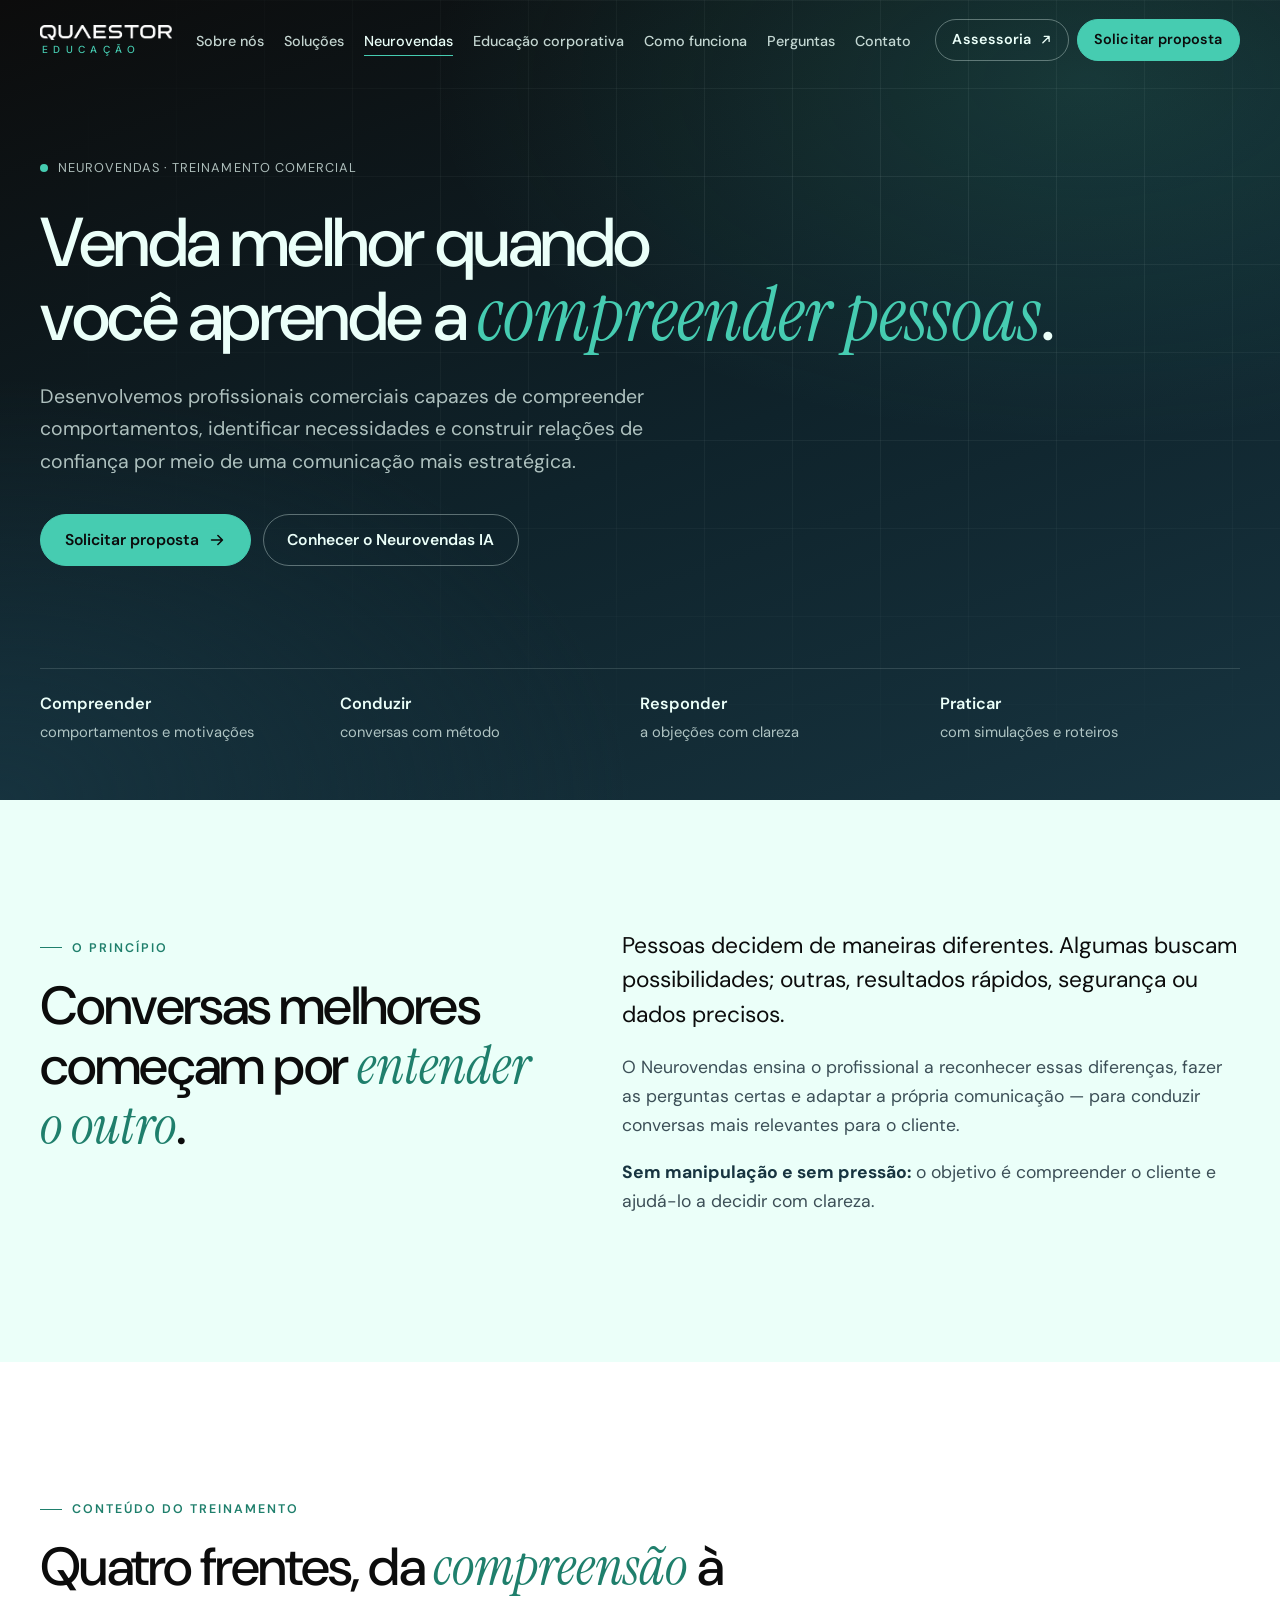
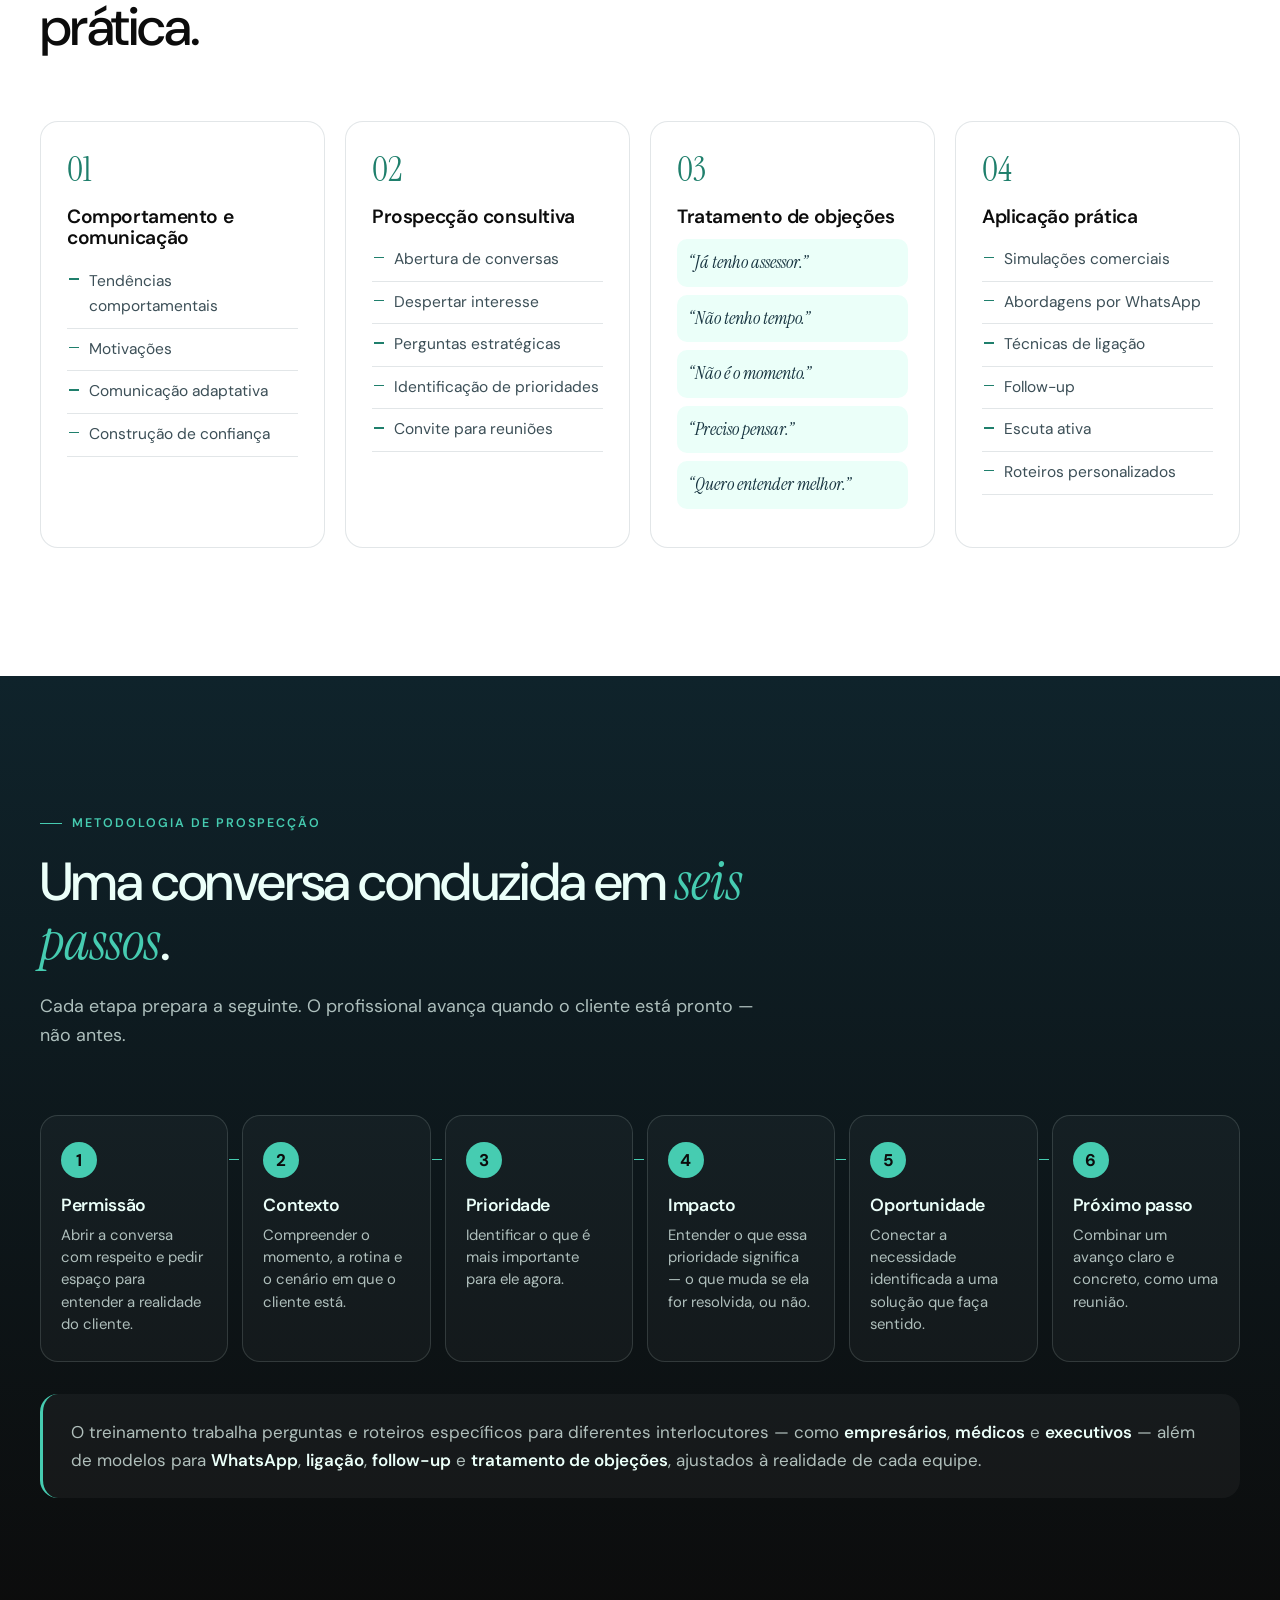
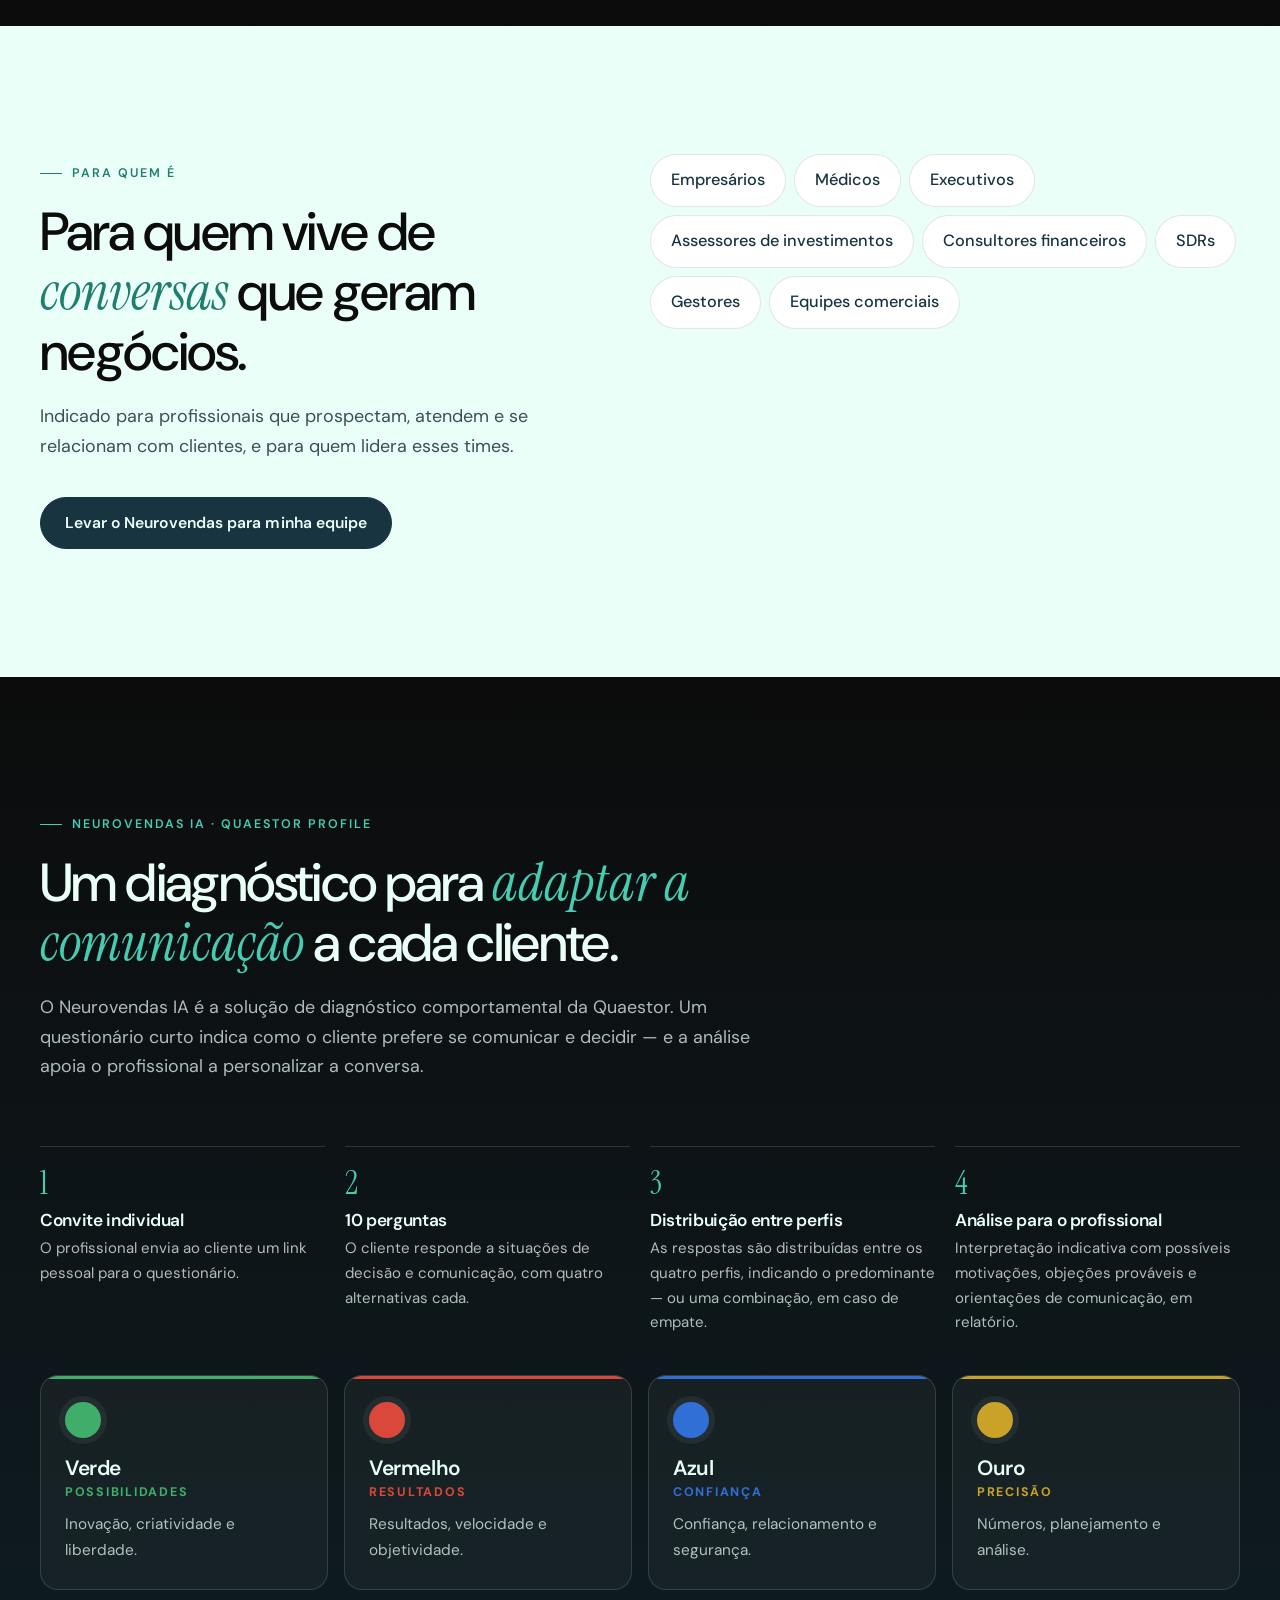
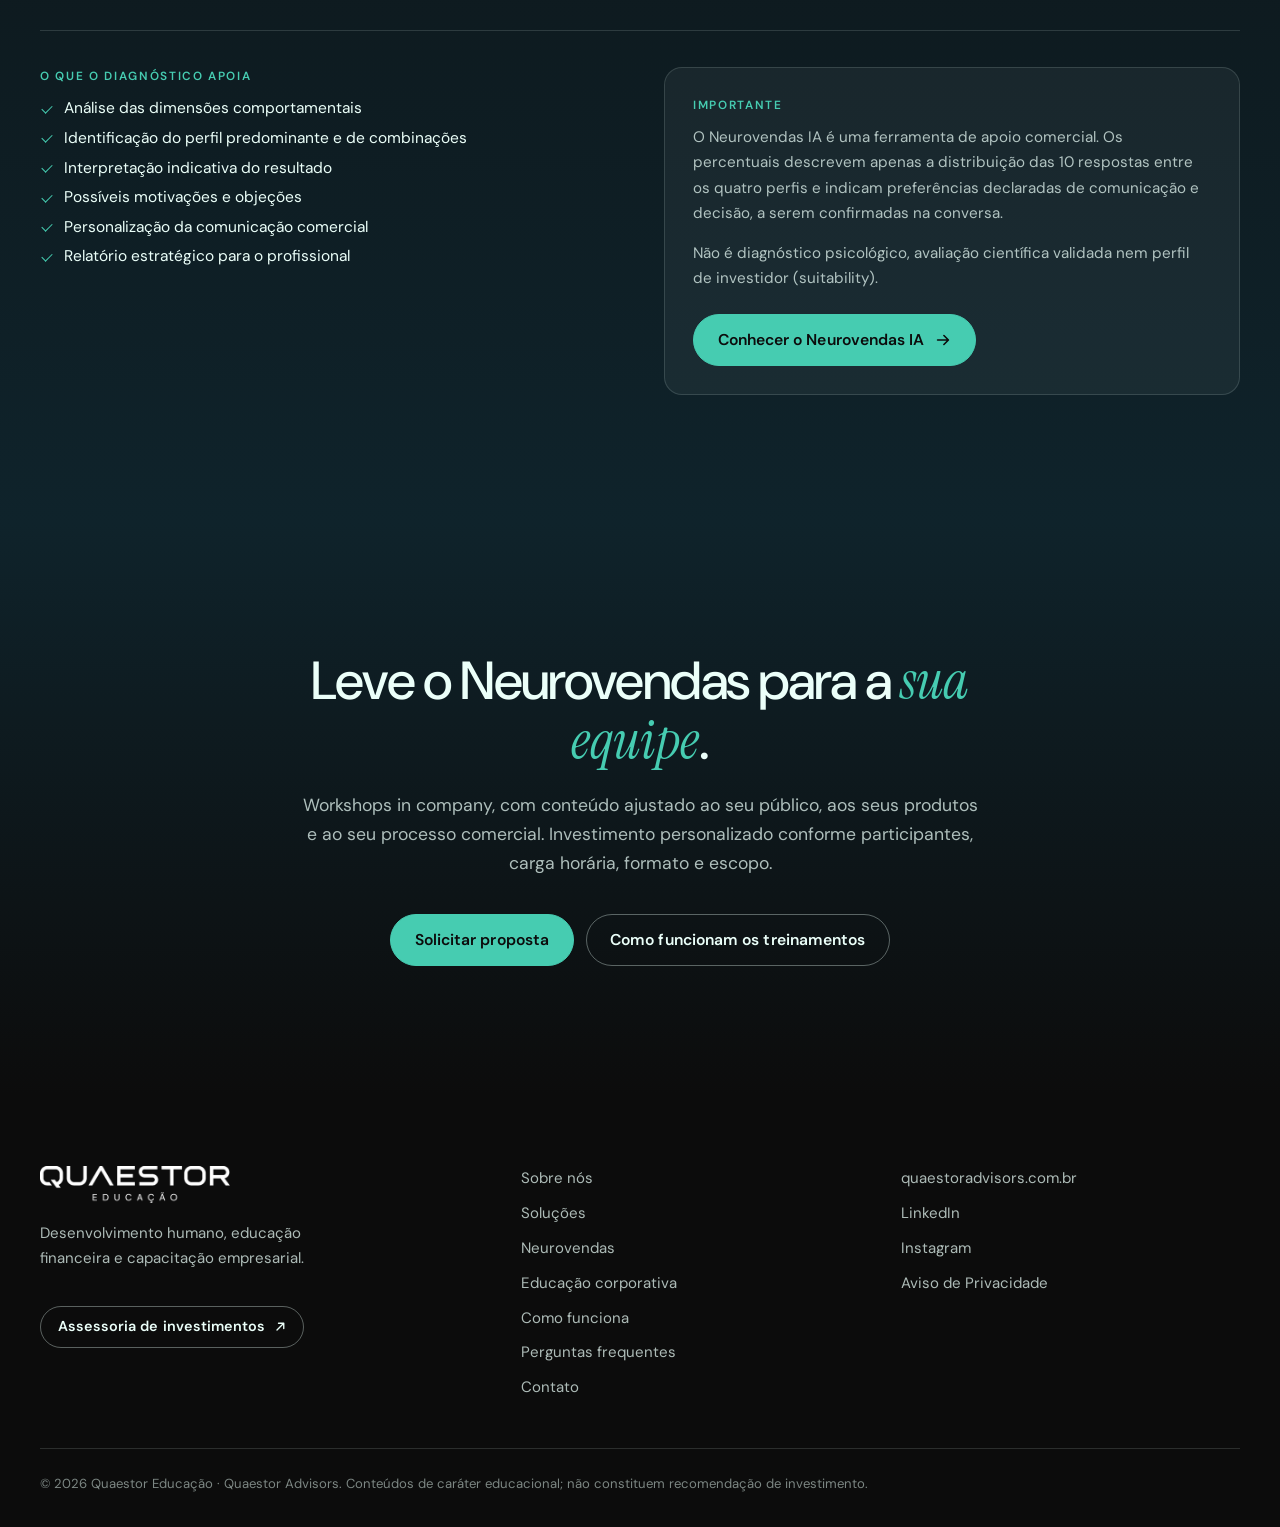
==== neurovendas/index.html @ 1895d8ba "Quaestor Educação v2: quaestoreducacao.com.br na HostGator Equipe, Neurovendas (destaque na home e p" ====
<!doctype html>
<html lang="pt-BR">
<head>
<meta charset="utf-8">
<meta name="viewport" content="width=device-width, initial-scale=1, viewport-fit=cover">
<title>Neurovendas | Treinamento comercial e Neurovendas IA — Quaestor Educação</title>
<meta name="description" content="Neurovendas: treinamento para profissionais comerciais compreenderem comportamentos, conduzirem prospecção consultiva e tratarem objeções. Conheça também o Neurovendas IA, diagnóstico de comunicação do Quaestor Profile.">
<link rel="canonical" href="https://quaestoreducacao.com.br/neurovendas/">
<meta name="robots" content="index, follow, max-image-preview:large">
<meta name="theme-color" content="#0C0C0C">
<meta property="og:type" content="website">
<meta property="og:locale" content="pt_BR">
<meta property="og:site_name" content="Quaestor Educação">
<meta property="og:title" content="Neurovendas — Venda melhor quando você aprende a compreender pessoas">
<meta property="og:description" content="Comportamento, prospecção consultiva, tratamento de objeções e aplicação prática. E o Neurovendas IA para adaptar a comunicação a cada cliente.">
<meta property="og:url" content="https://quaestoreducacao.com.br/neurovendas/">
<meta property="og:image" content="https://quaestoreducacao.com.br/assets/img/og-quaestor-educacao.png">
<meta name="twitter:card" content="summary_large_image">
<link rel="icon" href="/assets/img/favicon-32.png" sizes="32x32" type="image/png">
<link rel="apple-touch-icon" href="/assets/img/apple-touch-icon.png">
<link rel="preload" href="/assets/fonts/DMSans-normal-300_700-latin.woff2" as="font" type="font/woff2" crossorigin>
<link rel="stylesheet" href="/assets/css/site.css?v=20261105b">
<script src="/assets/js/site.js?v=20261105b" defer></script>
<script type="application/ld+json">
{
  "@context": "https://schema.org",
  "@type": "Service",
  "name": "Neurovendas",
  "serviceType": "Treinamento comercial",
  "url": "https://quaestoreducacao.com.br/neurovendas/",
  "provider": {"@type": "EducationalOrganization", "name": "Quaestor Educação", "url": "https://quaestoreducacao.com.br/"},
  "audience": {"@type": "BusinessAudience", "audienceType": "Equipes comerciais, assessores de investimentos, consultores financeiros, SDRs e gestores"},
  "areaServed": {"@type": "Country", "name": "Brasil"}
}
</script>
</head>
<body>
<a class="skip" href="#conteudo">Pular para o conteúdo</a>

<header class="topo" data-topo>
  <div class="wrap topo__in">
    <a class="marca" href="/" aria-label="Quaestor Educação — início">
      <img src="/assets/img/quaestor-wordmark-branco.png" width="611" height="70" alt="Quaestor">
      <span>Educação</span>
    </a>
    <nav class="nav" id="menu" aria-label="Principal" data-menu>
      <ul>
        <li><a href="/#sobre">Sobre nós</a></li>
        <li><a href="/#solucoes">Soluções</a></li>
        <li><a href="/neurovendas/" aria-current="page">Neurovendas</a></li>
        <li><a href="/#empresas">Educação corporativa</a></li>
        <li><a href="/#como-funciona">Como funciona</a></li>
        <li><a href="/#perguntas">Perguntas</a></li>
        <li><a href="/#contato">Contato</a></li>
      </ul>
      <div class="nav__botoes">
        <a class="btn btn--linha btn--sm" href="https://quaestoradvisors.com.br/" target="_blank" rel="noopener">Assessoria <svg class="ext" viewBox="0 0 16 16" aria-hidden="true"><path d="M6 3h7v7M13 3 4 12"/></svg><span class="sr"> (abre o site da Quaestor Advisors)</span></a>
        <a class="btn btn--menta btn--sm" href="/?solucao=neurovendas#contato">Solicitar proposta</a>
      </div>
    </nav>
    <button class="menu-btn" type="button" aria-controls="menu" aria-expanded="false" data-menu-btn>
      <span class="sr">Abrir menu</span><i></i><i></i>
    </button>
  </div>
</header>

<main id="conteudo">

<section class="hero hero--nv" aria-labelledby="nv-hero">
  <div class="hero__grade" aria-hidden="true"></div>
  <div class="wrap">
    <p class="selo"><span class="ponto" aria-hidden="true"></span>Neurovendas · Treinamento comercial</p>
    <h1 id="nv-hero">
      <span class="linha">Venda melhor quando</span>
      <span class="linha">você aprende a <em>compreender pessoas</em>.</span>
    </h1>
    <p class="hero__sub">Desenvolvemos profissionais comerciais capazes de compreender comportamentos, identificar necessidades e construir relações de confiança por meio de uma comunicação mais estratégica.</p>
    <div class="acoes">
      <a class="btn btn--menta" href="/?solucao=neurovendas#contato">Solicitar proposta <svg class="seta" viewBox="0 0 20 20" aria-hidden="true"><path d="M4 10h11m-4-5 5 5-5 5"/></svg></a>
      <a class="btn btn--linha" href="#ia">Conhecer o Neurovendas IA</a>
    </div>
    <ul class="faixa">
      <li><b>Compreender</b> comportamentos e motivações</li>
      <li><b>Conduzir</b> conversas com método</li>
      <li><b>Responder</b> a objeções com clareza</li>
      <li><b>Praticar</b> com simulações e roteiros</li>
    </ul>
  </div>
</section>

<!-- princípio -->
<section class="secao secao--clara" aria-labelledby="nv-principio">
  <div class="wrap narrativa">
    <div class="narrativa__cab revela">
      <p class="rotulo">O princípio</p>
      <h2 id="nv-principio">Conversas melhores começam por <em>entender o outro</em>.</h2>
    </div>
    <div class="narrativa__texto revela">
      <p class="lead">Pessoas decidem de maneiras diferentes. Algumas buscam possibilidades; outras, resultados rápidos, segurança ou dados precisos.</p>
      <p>O Neurovendas ensina o profissional a reconhecer essas diferenças, fazer as perguntas certas e adaptar a própria comunicação — para conduzir conversas mais relevantes para o cliente.</p>
      <p><strong>Sem manipulação e sem pressão:</strong> o objetivo é compreender o cliente e ajudá-lo a decidir com clareza.</p>
    </div>
  </div>
</section>

<!-- conteúdo do treinamento -->
<section class="secao" aria-labelledby="nv-conteudo">
  <div class="wrap">
    <div class="cab revela">
      <p class="rotulo">Conteúdo do treinamento</p>
      <h2 id="nv-conteudo">Quatro frentes, da <em>compreensão</em> à prática.</h2>
    </div>
    <div class="nv-grade">
      <article class="nv-card revela">
        <span class="nv-card__n">01</span>
        <h3>Comportamento e comunicação</h3>
        <ul class="lista-simples"><li>Tendências comportamentais</li><li>Motivações</li><li>Comunicação adaptativa</li><li>Construção de confiança</li></ul>
      </article>
      <article class="nv-card revela">
        <span class="nv-card__n">02</span>
        <h3>Prospecção consultiva</h3>
        <ul class="lista-simples"><li>Abertura de conversas</li><li>Despertar interesse</li><li>Perguntas estratégicas</li><li>Identificação de prioridades</li><li>Convite para reuniões</li></ul>
      </article>
      <article class="nv-card revela">
        <span class="nv-card__n">03</span>
        <h3>Tratamento de objeções</h3>
        <ul class="objecoes"><li>“Já tenho assessor.”</li><li>“Não tenho tempo.”</li><li>“Não é o momento.”</li><li>“Preciso pensar.”</li><li>“Quero entender melhor.”</li></ul>
      </article>
      <article class="nv-card revela">
        <span class="nv-card__n">04</span>
        <h3>Aplicação prática</h3>
        <ul class="lista-simples"><li>Simulações comerciais</li><li>Abordagens por WhatsApp</li><li>Técnicas de ligação</li><li>Follow-up</li><li>Escuta ativa</li><li>Roteiros personalizados</li></ul>
      </article>
    </div>
  </div>
</section>

<!-- metodologia -->
<section class="secao secao--escura" aria-labelledby="nv-metodo">
  <div class="wrap">
    <div class="cab cab--claro revela">
      <p class="rotulo">Metodologia de prospecção</p>
      <h2 id="nv-metodo">Uma conversa conduzida em <em>seis passos</em>.</h2>
      <p>Cada etapa prepara a seguinte. O profissional avança quando o cliente está pronto — não antes.</p>
    </div>
    <ol class="passos">
      <li class="passo revela"><span>1</span><h3>Permissão</h3><p>Abrir a conversa com respeito e pedir espaço para entender a realidade do cliente.</p></li>
      <li class="passo revela"><span>2</span><h3>Contexto</h3><p>Compreender o momento, a rotina e o cenário em que o cliente está.</p></li>
      <li class="passo revela"><span>3</span><h3>Prioridade</h3><p>Identificar o que é mais importante para ele agora.</p></li>
      <li class="passo revela"><span>4</span><h3>Impacto</h3><p>Entender o que essa prioridade significa — o que muda se ela for resolvida, ou não.</p></li>
      <li class="passo revela"><span>5</span><h3>Oportunidade</h3><p>Conectar a necessidade identificada a uma solução que faça sentido.</p></li>
      <li class="passo revela"><span>6</span><h3>Próximo passo</h3><p>Combinar um avanço claro e concreto, como uma reunião.</p></li>
    </ol>
    <div class="nv-segmentos revela">
      <p>O treinamento trabalha perguntas e roteiros específicos para diferentes interlocutores — como <b>empresários</b>, <b>médicos</b> e <b>executivos</b> — além de modelos para <b>WhatsApp</b>, <b>ligação</b>, <b>follow-up</b> e <b>tratamento de objeções</b>, ajustados à realidade de cada equipe.</p>
    </div>
  </div>
</section>

<!-- público -->
<section class="secao secao--clara" aria-labelledby="nv-publico">
  <div class="wrap duas">
    <div class="cab revela">
      <p class="rotulo">Para quem é</p>
      <h2 id="nv-publico">Para quem vive de <em>conversas</em> que geram negócios.</h2>
      <p>Indicado para profissionais que prospectam, atendem e se relacionam com clientes, e para quem lidera esses times.</p>
      <div class="acoes"><a class="btn btn--escuro" href="/?solucao=neurovendas#contato">Levar o Neurovendas para minha equipe</a></div>
    </div>
    <ul class="tags tags--grandes revela">
      <li>Empresários</li><li>Médicos</li><li>Executivos</li><li>Assessores de investimentos</li><li>Consultores financeiros</li><li>SDRs</li><li>Gestores</li><li>Equipes comerciais</li>
    </ul>
  </div>
</section>

<!-- Neurovendas IA -->
<section class="secao ia" id="ia" aria-labelledby="ia-titulo">
  <div class="wrap">
    <div class="ia__cab">
      <div class="cab revela">
        <p class="rotulo">Neurovendas IA · Quaestor Profile</p>
        <h2 id="ia-titulo">Um diagnóstico para <em>adaptar a comunicação</em> a cada cliente.</h2>
        <p>O Neurovendas IA é a solução de diagnóstico comportamental da Quaestor. Um questionário curto indica como o cliente prefere se comunicar e decidir — e a análise apoia o profissional a personalizar a conversa.</p>
      </div>
    </div>

    <ol class="ia-etapas">
      <li class="revela"><span>1</span><h3>Convite individual</h3><p>O profissional envia ao cliente um link pessoal para o questionário.</p></li>
      <li class="revela"><span>2</span><h3>10 perguntas</h3><p>O cliente responde a situações de decisão e comunicação, com quatro alternativas cada.</p></li>
      <li class="revela"><span>3</span><h3>Distribuição entre perfis</h3><p>As respostas são distribuídas entre os quatro perfis, indicando o predominante — ou uma combinação, em caso de empate.</p></li>
      <li class="revela"><span>4</span><h3>Análise para o profissional</h3><p>Interpretação indicativa com possíveis motivações, objeções prováveis e orientações de comunicação, em relatório.</p></li>
    </ol>

    <ul class="perfis">
      <li class="perfil perfil--verde revela"><span class="perfil__cor" aria-hidden="true"></span><h3>Verde</h3><p class="perfil__eixo">Possibilidades</p><p>Inovação, criatividade e liberdade.</p></li>
      <li class="perfil perfil--vermelho revela"><span class="perfil__cor" aria-hidden="true"></span><h3>Vermelho</h3><p class="perfil__eixo">Resultados</p><p>Resultados, velocidade e objetividade.</p></li>
      <li class="perfil perfil--azul revela"><span class="perfil__cor" aria-hidden="true"></span><h3>Azul</h3><p class="perfil__eixo">Confiança</p><p>Confiança, relacionamento e segurança.</p></li>
      <li class="perfil perfil--ouro revela"><span class="perfil__cor" aria-hidden="true"></span><h3>Ouro</h3><p class="perfil__eixo">Precisão</p><p>Números, planejamento e análise.</p></li>
    </ul>

    <div class="ia__entrega">
      <div class="revela">
        <p class="mini">O que o diagnóstico apoia</p>
        <ul class="checks checks--escuro">
          <li>Análise das dimensões comportamentais</li>
          <li>Identificação do perfil predominante e de combinações</li>
          <li>Interpretação indicativa do resultado</li>
          <li>Possíveis motivações e objeções</li>
          <li>Personalização da comunicação comercial</li>
          <li>Relatório estratégico para o profissional</li>
        </ul>
      </div>
      <div class="ia__aviso revela">
        <p class="mini">Importante</p>
        <p>O Neurovendas IA é uma ferramenta de apoio comercial. Os percentuais descrevem apenas a distribuição das 10 respostas entre os quatro perfis e indicam preferências declaradas de comunicação e decisão, a serem confirmadas na conversa.</p>
        <p>Não é diagnóstico psicológico, avaliação científica validada nem perfil de investidor (suitability).</p>
        <a class="btn btn--menta" href="/?solucao=neurovendas-ia#contato">Conhecer o Neurovendas IA <svg class="seta" viewBox="0 0 20 20" aria-hidden="true"><path d="M4 10h11m-4-5 5 5-5 5"/></svg></a>
      </div>
    </div>
  </div>
</section>

<!-- CTA final -->
<section class="secao secao--escura cta-final" aria-labelledby="nv-cta">
  <div class="wrap cta-final__in revela">
    <h2 id="nv-cta">Leve o Neurovendas para a <em>sua equipe</em>.</h2>
    <p>Workshops in company, com conteúdo ajustado ao seu público, aos seus produtos e ao seu processo comercial. Investimento personalizado conforme participantes, carga horária, formato e escopo.</p>
    <div class="acoes">
      <a class="btn btn--menta" href="/?solucao=neurovendas#contato">Solicitar proposta</a>
      <a class="btn btn--linha" href="/#como-funciona">Como funcionam os treinamentos</a>
    </div>
  </div>
</section>

</main>

<footer class="rodape">
  <div class="wrap rodape__in">
    <div class="rodape__marca">
      <a href="/" aria-label="Quaestor Educação — início"><img class="rodape__logo" src="/assets/img/quaestor-educacao-branco.png" width="420" height="82"alt="Quaestor Educação"></a>
      <p>Desenvolvimento humano, educação financeira e capacitação empresarial.</p>
      <a class="btn btn--linha btn--sm" href="https://quaestoradvisors.com.br/" target="_blank" rel="noopener">Assessoria de investimentos <svg class="ext" viewBox="0 0 16 16" aria-hidden="true"><path d="M6 3h7v7M13 3 4 12"/></svg></a>
    </div>
    <nav aria-label="Rodapé">
      <ul>
        <li><a href="/#sobre">Sobre nós</a></li>
        <li><a href="/#solucoes">Soluções</a></li>
        <li><a href="/neurovendas/">Neurovendas</a></li>
        <li><a href="/#empresas">Educação corporativa</a></li>
        <li><a href="/#como-funciona">Como funciona</a></li>
        <li><a href="/#perguntas">Perguntas frequentes</a></li>
        <li><a href="/#contato">Contato</a></li>
      </ul>
    </nav>
    <div class="rodape__links">
      <a href="https://quaestoradvisors.com.br/" target="_blank" rel="noopener">quaestoradvisors.com.br</a>
      <a href="https://www.linkedin.com/company/quaestoradvisors/" rel="noopener" target="_blank">LinkedIn</a>
      <a href="https://www.instagram.com/quaestorinvestimentos/" rel="noopener" target="_blank">Instagram</a>
      <a href="/privacidade/">Aviso de Privacidade</a>
    </div>
  </div>
  <div class="wrap rodape__base">
    <p>© <span data-ano>2026</span> Quaestor Educação · Quaestor Advisors. Conteúdos de caráter educacional; não constituem recomendação de investimento.</p>
  </div>
</footer>
</body>
</html>
---- assets/css/site.css ----
/* Fontes auto-hospedadas (DM Sans, Instrument Serif — SIL Open Font License) */
@font-face{font-family:'DM Sans';font-style:italic;font-weight:400;font-display:swap;src:url(../fonts/DMSans-italic-400-latin-ext.woff2) format('woff2');unicode-range:U+0100-02BA, U+02BD-02C5, U+02C7-02CC, U+02CE-02D7, U+02DD-02FF, U+0304, U+0308, U+0329, U+1D00-1DBF, U+1E00-1E9F, U+1EF2-1EFF, U+2020, U+20A0-20AB, U+20AD-20C4, U+2113, U+2C60-2C7F, U+A720-A7FF}
@font-face{font-family:'DM Sans';font-style:italic;font-weight:400;font-display:swap;src:url(../fonts/DMSans-italic-400-latin.woff2) format('woff2');unicode-range:U+0000-00FF, U+0131, U+0152-0153, U+02BB-02BC, U+02C6, U+02DA, U+02DC, U+0304, U+0308, U+0329, U+2000-206F, U+20AC, U+2122, U+2191, U+2193, U+2212, U+2215, U+FEFF, U+FFFD}
@font-face{font-family:'DM Sans';font-style:normal;font-weight:300 700;font-display:swap;src:url(../fonts/DMSans-normal-300_700-latin-ext.woff2) format('woff2');unicode-range:U+0100-02BA, U+02BD-02C5, U+02C7-02CC, U+02CE-02D7, U+02DD-02FF, U+0304, U+0308, U+0329, U+1D00-1DBF, U+1E00-1E9F, U+1EF2-1EFF, U+2020, U+20A0-20AB, U+20AD-20C4, U+2113, U+2C60-2C7F, U+A720-A7FF}
@font-face{font-family:'DM Sans';font-style:normal;font-weight:300 700;font-display:swap;src:url(../fonts/DMSans-normal-300_700-latin.woff2) format('woff2');unicode-range:U+0000-00FF, U+0131, U+0152-0153, U+02BB-02BC, U+02C6, U+02DA, U+02DC, U+0304, U+0308, U+0329, U+2000-206F, U+20AC, U+2122, U+2191, U+2193, U+2212, U+2215, U+FEFF, U+FFFD}
@font-face{font-family:'Instrument Serif';font-style:italic;font-weight:400;font-display:swap;src:url(../fonts/InstrumentSerif-italic-400-latin-ext.woff2) format('woff2');unicode-range:U+0100-02BA, U+02BD-02C5, U+02C7-02CC, U+02CE-02D7, U+02DD-02FF, U+0304, U+0308, U+0329, U+1D00-1DBF, U+1E00-1E9F, U+1EF2-1EFF, U+2020, U+20A0-20AB, U+20AD-20C4, U+2113, U+2C60-2C7F, U+A720-A7FF}
@font-face{font-family:'Instrument Serif';font-style:italic;font-weight:400;font-display:swap;src:url(../fonts/InstrumentSerif-italic-400-latin.woff2) format('woff2');unicode-range:U+0000-00FF, U+0131, U+0152-0153, U+02BB-02BC, U+02C6, U+02DA, U+02DC, U+0304, U+0308, U+0329, U+2000-206F, U+20AC, U+2122, U+2191, U+2193, U+2212, U+2215, U+FEFF, U+FFFD}
@font-face{font-family:'Instrument Serif';font-style:normal;font-weight:400;font-display:swap;src:url(../fonts/InstrumentSerif-normal-400-latin-ext.woff2) format('woff2');unicode-range:U+0100-02BA, U+02BD-02C5, U+02C7-02CC, U+02CE-02D7, U+02DD-02FF, U+0304, U+0308, U+0329, U+1D00-1DBF, U+1E00-1E9F, U+1EF2-1EFF, U+2020, U+20A0-20AB, U+20AD-20C4, U+2113, U+2C60-2C7F, U+A720-A7FF}
@font-face{font-family:'Instrument Serif';font-style:normal;font-weight:400;font-display:swap;src:url(../fonts/InstrumentSerif-normal-400-latin.woff2) format('woff2');unicode-range:U+0000-00FF, U+0131, U+0152-0153, U+02BB-02BC, U+02C6, U+02DA, U+02DC, U+0304, U+0308, U+0329, U+2000-206F, U+20AC, U+2122, U+2191, U+2193, U+2212, U+2215, U+FEFF, U+FFFD}
/* Quaestor Educação — identidade Quaestor: preto #0C0C0C · azul-petróleo #173440 · verde-menta #46CCB1 · branco-esverdeado #EBFFF9 */
:root {
  --preto: #0C0C0C;
  --petroleo: #173440;
  --petroleo-2: #1E4352;
  --petroleo-fundo: #0F232B;
  --menta: #46CCB1;
  --menta-clara: #7FE0CB;
  --menta-texto: #1F7F6C;          /* menta escurecida para texto sobre fundo claro (contraste AA) */
  --gelo: #EBFFF9;
  --branco: #FFFFFF;
  --tinta: #0C0C0C;
  --tinta-2: #3C4F57;
  --linha-clara: rgba(23, 52, 64, .12);
  --linha-escura: rgba(235, 255, 249, .14);
  --texto-escuro-2: rgba(235, 255, 249, .72);

  --f-sans: "DM Sans", system-ui, -apple-system, "Segoe UI", Roboto, sans-serif;
  --f-serif: "Instrument Serif", Georgia, "Times New Roman", serif;

  --raio: 18px;
  --raio-sm: 12px;
  --sombra: 0 1px 2px rgba(12, 12, 12, .04), 0 12px 32px -12px rgba(23, 52, 64, .18);
  --wrap: 1200px;
  --gutter: clamp(16px, 4vw, 40px);
  --sec: clamp(72px, 10vw, 136px);
  --ease: cubic-bezier(.2, .7, .2, 1);
}

*, *::before, *::after { box-sizing: border-box; }
html { -webkit-text-size-adjust: 100%; scroll-behavior: smooth; scroll-padding-top: 84px; }
body {
  margin: 0; font-family: var(--f-sans); font-size: 1.0625rem; line-height: 1.65; color: var(--tinta);
  background: var(--branco); -webkit-font-smoothing: antialiased; text-rendering: optimizeLegibility;
  font-optical-sizing: auto;
}
img, svg { display: block; max-width: 100%; }
a { color: inherit; }
h1, h2, h3 { margin: 0; line-height: 1.12; letter-spacing: -.02em; font-weight: 600; }
p { margin: 0 0 1em; }
ul, ol { margin: 0; padding: 0; list-style: none; }
em { font-family: var(--f-serif); font-style: italic; font-weight: 400; letter-spacing: 0; }
button, input, select, textarea { font: inherit; color: inherit; }
:focus-visible { outline: 2px solid var(--menta); outline-offset: 3px; border-radius: 6px; }

.sr { position: absolute !important; width: 1px; height: 1px; overflow: hidden; clip: rect(0 0 0 0); white-space: nowrap; }
.skip { position: absolute; left: 16px; top: -60px; z-index: 100; background: var(--menta); color: var(--preto); padding: 10px 16px; border-radius: 8px; font-weight: 600; text-decoration: none; }
.skip:focus { top: 12px; }
.wrap { width: 100%; max-width: calc(var(--wrap) + var(--gutter) * 2); margin: 0 auto; padding: 0 var(--gutter); }

@media (prefers-reduced-motion: reduce) {
  html { scroll-behavior: auto; }
  *, *::before, *::after { animation-duration: .01ms !important; transition-duration: .01ms !important; }
}
/* ---------------------------------------------------------------- botões */
.btn {
  --bg: transparent; --fg: inherit; --bd: currentColor;
  display: inline-flex; align-items: center; justify-content: center; gap: .6em;
  min-height: 52px; padding: 0 1.5em; border-radius: 999px; border: 1px solid var(--bd);
  background: var(--bg); color: var(--fg); font-weight: 600; font-size: .98rem; letter-spacing: .005em;
  text-decoration: none; cursor: pointer; white-space: nowrap;
  transition: transform .35s var(--ease), background-color .25s, color .25s, border-color .25s, box-shadow .35s var(--ease);
}
.btn:hover { transform: translateY(-2px); }
.btn:active { transform: translateY(0); }
.btn .seta { width: 18px; height: 18px; fill: none; stroke: currentColor; stroke-width: 1.8; stroke-linecap: round; stroke-linejoin: round; transition: transform .35s var(--ease); }
.btn:hover .seta { transform: translateX(4px); }
.btn--menta { --bg: var(--menta); --fg: var(--preto); --bd: var(--menta); }
.btn--menta:hover { --bg: var(--menta-clara); --bd: var(--menta-clara); box-shadow: 0 10px 30px -10px rgba(70, 204, 177, .7); }
.btn--linha { --fg: var(--gelo); --bd: rgba(235, 255, 249, .35); }
.btn--linha:hover { --bd: var(--menta); --fg: var(--menta); }
.btn--escuro { --bg: var(--petroleo); --fg: var(--gelo); --bd: var(--petroleo); }
.btn--escuro:hover { --bg: var(--preto); --bd: var(--preto); box-shadow: var(--sombra); }
.btn--sm { min-height: 42px; padding: 0 1.15em; font-size: .9rem; }
.btn--bloco { width: 100%; }
.btn[disabled] { opacity: .7; cursor: progress; transform: none; }
.acoes { display: flex; flex-wrap: wrap; gap: 12px; margin-top: 36px; }

/* ---------------------------------------------------------------- topo */
.topo { position: fixed; inset: 0 0 auto; z-index: 50; color: var(--gelo); transition: background-color .35s, box-shadow .35s, backdrop-filter .35s; }
.topo__in { display: flex; align-items: center; justify-content: space-between; gap: 24px; height: 80px; transition: height .35s var(--ease); }
.topo.rolou { background: rgba(12, 12, 12, .82); backdrop-filter: saturate(140%) blur(14px); -webkit-backdrop-filter: saturate(140%) blur(14px); box-shadow: 0 1px 0 var(--linha-escura); }
.topo.rolou .topo__in { height: 68px; }
.marca { display: inline-flex; flex-direction: column; gap: 5px; text-decoration: none; line-height: 1; }
.marca img { width: 132px; height: auto; }
.marca span { font-size: .64rem; letter-spacing: .52em; text-transform: uppercase; font-weight: 500; color: var(--menta); padding-left: 2px; }
.nav { display: flex; align-items: center; gap: 24px; }
.nav ul { display: flex; gap: 20px; }
.nav__botoes { display: flex; gap: 8px; }
.nav ul a { position: relative; text-decoration: none; font-size: .9rem; white-space: nowrap; font-weight: 500; color: rgba(235, 255, 249, .82); padding: 6px 0; transition: color .2s; }
.nav ul a::after { content: ""; position: absolute; left: 0; right: 0; bottom: 0; height: 1px; background: var(--menta); transform: scaleX(0); transform-origin: left; transition: transform .35s var(--ease); }
.nav ul a:hover, .nav ul a[aria-current] { color: var(--gelo); }
.nav ul a:hover::after, .nav ul a[aria-current]::after { transform: scaleX(1); }
.menu-btn { display: none; width: 44px; height: 44px; border: 1px solid var(--linha-escura); border-radius: 50%; background: transparent; cursor: pointer; position: relative; }
.menu-btn i { position: absolute; left: 13px; right: 13px; height: 1.5px; background: var(--gelo); transition: transform .3s var(--ease), top .3s var(--ease); }
.menu-btn i:nth-of-type(1) { top: 17px; } .menu-btn i:nth-of-type(2) { top: 25px; }
.menu-btn[aria-expanded="true"] i:nth-of-type(1) { top: 21px; transform: rotate(45deg); }
.menu-btn[aria-expanded="true"] i:nth-of-type(2) { top: 21px; transform: rotate(-45deg); }

@media (max-width: 1240px) {
  .menu-btn { display: block; z-index: 2; }
  .nav {
    position: fixed; inset: 0; flex-direction: column; align-items: stretch; justify-content: center; gap: 40px;
    padding: 96px var(--gutter) 40px; background: var(--preto); opacity: 0; visibility: hidden;
    transition: opacity .35s var(--ease), visibility 0s .35s;
  }
  .nav.aberto { opacity: 1; visibility: visible; transition: opacity .35s var(--ease); }
  .nav ul { flex-direction: column; gap: 6px; }
  .nav ul a { display: block; font-size: 1.6rem; font-weight: 500; padding: 10px 0; color: var(--gelo); border-bottom: 1px solid var(--linha-escura); }
  .nav ul a::after { display: none; }
  .nav__botoes { flex-direction: column; }
  .nav__botoes .btn { min-height: 54px; font-size: 1rem; }
  body.menu-aberto { overflow: hidden; }
}

/* ---------------------------------------------------------------- hero */
.hero {
  position: relative; overflow: hidden; color: var(--gelo); padding: 152px 0 56px;
  background: radial-gradient(1100px 600px at 85% 10%, rgba(70, 204, 177, .16), transparent 60%),
              radial-gradient(900px 600px at 0% 100%, rgba(23, 52, 64, .9), transparent 70%),
              linear-gradient(160deg, var(--preto) 0%, var(--petroleo-fundo) 55%, var(--petroleo) 100%);
}
.hero__grade {
  position: absolute; inset: 0; pointer-events: none; opacity: .5;
  background-image: linear-gradient(var(--linha-escura) 1px, transparent 1px), linear-gradient(90deg, var(--linha-escura) 1px, transparent 1px);
  background-size: 88px 88px; mask-image: radial-gradient(ellipse at 70% 30%, #000 10%, transparent 70%);
  -webkit-mask-image: radial-gradient(ellipse at 70% 30%, #000 10%, transparent 70%);
}
.hero__in { position: relative; display: grid; grid-template-columns: minmax(0, 1.15fr) minmax(0, .85fr); grid-template-areas: "selo selo" "titulo titulo" "sub visual" "acoes visual"; column-gap: clamp(32px, 6vw, 96px); align-items: start; }
.hero__texto { display: contents; }
.selo { grid-area: selo; justify-self: start; }
.hero h1 { grid-area: titulo; }
.hero__sub { grid-area: sub; }
.hero .acoes { grid-area: acoes; align-self: start; }
.hero__visual { grid-area: visual; align-self: start; margin-top: 10px; }
.selo { display: inline-flex; align-items: center; gap: 10px; font-size: .8rem; letter-spacing: .08em; text-transform: uppercase; color: var(--texto-escuro-2); margin-bottom: 28px; }
.ponto { width: 8px; height: 8px; border-radius: 50%; background: var(--menta); box-shadow: 0 0 0 0 rgba(70, 204, 177, .6); animation: pulso 2.6s infinite; flex: none; }
@keyframes pulso { 0% { box-shadow: 0 0 0 0 rgba(70, 204, 177, .55); } 70% { box-shadow: 0 0 0 12px rgba(70, 204, 177, 0); } 100% { box-shadow: 0 0 0 0 rgba(70, 204, 177, 0); } }
.hero h1 { font-size: clamp(2.5rem, 6vw, 5.4rem); font-weight: 500; letter-spacing: -.035em; line-height: 1.02; }
.hero h1 .linha { display: block; opacity: 0; transform: translateY(22px); animation: sobe .9s var(--ease) forwards; }
.hero h1 .linha:nth-child(2) { animation-delay: .12s; } .hero h1 .linha:nth-child(3) { animation-delay: .24s; }
.hero h1 em { color: var(--menta); font-size: 1.08em; }
@keyframes sobe { to { opacity: 1; transform: none; } }
.hero__sub { max-width: 560px; margin-top: 28px; font-size: clamp(1.05rem, 1.6vw, 1.22rem); color: var(--texto-escuro-2); }
.hero__visual { position: relative; }
.pilares { position: relative; display: grid; gap: 14px; }
.pilar {
  position: relative; display: flex; align-items: center; gap: 18px; padding: 24px 26px; border-radius: var(--raio);
  border: 1px solid var(--linha-escura); background: linear-gradient(135deg, rgba(235, 255, 249, .07), rgba(235, 255, 249, .015));
  backdrop-filter: blur(6px); -webkit-backdrop-filter: blur(6px);
  opacity: 0; transform: translateX(24px); animation: entra .9s var(--ease) forwards;
}
.pilar--1 { animation-delay: .35s; margin-right: 18%; } .pilar--2 { animation-delay: .5s; margin-left: 9%; margin-right: 9%; } .pilar--3 { animation-delay: .65s; margin-left: 18%; }
@keyframes entra { to { opacity: 1; transform: none; } }
.pilar span { font-size: .78rem; letter-spacing: .1em; color: var(--menta); font-weight: 600; }
.pilar strong { font-weight: 500; font-size: 1.12rem; }
.pilar::after { content: ""; position: absolute; right: 20px; width: 34px; height: 1px; background: var(--menta); opacity: .6; }
.pilares__x { position: absolute; z-index: -1; width: 74%; right: -14%; top: -18%; fill: rgba(70, 204, 177, .07); }
.faixa { position: relative; display: grid; grid-template-columns: repeat(4, 1fr); margin-top: clamp(64px, 8vw, 104px); border-top: 1px solid var(--linha-escura); }
.faixa li { padding: 22px 20px 0 0; font-size: .92rem; color: var(--texto-escuro-2); }
.faixa b { display: block; color: var(--gelo); font-weight: 600; font-size: 1.02rem; margin-bottom: 2px; }

/* ---------------------------------------------------------------- seções */
.secao { padding: var(--sec) 0; position: relative; }
.secao--clara { background: var(--gelo); }
.secao--escura { background: linear-gradient(180deg, var(--petroleo-fundo), var(--preto)); color: var(--gelo); }
.rotulo { display: inline-flex; align-items: center; gap: 10px; font-size: .78rem; font-weight: 600; letter-spacing: .16em; text-transform: uppercase; color: var(--menta-texto); margin-bottom: 18px; }
.rotulo::before { content: ""; width: 22px; height: 1px; background: currentColor; }
.secao--escura .rotulo, .contato .rotulo, .cab--claro .rotulo { color: var(--menta); }
h2 { font-size: clamp(2rem, 4.2vw, 3.35rem); font-weight: 500; letter-spacing: -.03em; }
h2 em { color: var(--menta-texto); }
.secao--escura h2 em { color: var(--menta); }
.cab { max-width: 720px; margin-bottom: clamp(40px, 6vw, 64px); }
.cab > p:not(.rotulo) { margin-top: 20px; font-size: 1.12rem; color: var(--tinta-2); }
.secao--escura .cab > p:not(.rotulo) { color: var(--texto-escuro-2); }
.cab a:not(.btn) { color: var(--menta-texto); font-weight: 600; }

/* sobre */
.narrativa { display: grid; grid-template-columns: minmax(0, .9fr) minmax(0, 1.1fr); gap: clamp(32px, 6vw, 96px); }
.narrativa__texto { font-size: 1.1rem; color: var(--tinta-2); }
.narrativa__texto .lead { font-size: clamp(1.2rem, 1.8vw, 1.42rem); color: var(--tinta); line-height: 1.5; }
.narrativa__texto strong { color: var(--petroleo); }
.proposito { margin: clamp(56px, 8vw, 96px) 0; padding: clamp(32px, 5vw, 64px); border-radius: calc(var(--raio) + 6px); background: var(--petroleo); color: var(--gelo); position: relative; overflow: hidden; }
.proposito::before { content: "“"; position: absolute; right: 4%; top: -12%; font-family: var(--f-serif); font-size: 18rem; line-height: 1; color: rgba(70, 204, 177, .12); }
.proposito blockquote { margin: 0; max-width: 900px; position: relative; }
.proposito p { font-size: clamp(1.45rem, 3vw, 2.35rem); line-height: 1.25; letter-spacing: -.02em; margin: 0; }
.proposito em { color: var(--menta); }
.proposito figcaption { margin-top: 24px; font-size: .82rem; letter-spacing: .14em; text-transform: uppercase; color: var(--texto-escuro-2); }
.tres { display: grid; grid-template-columns: repeat(3, 1fr); gap: 20px; }
.eixo { padding: 32px 28px; border-radius: var(--raio); background: var(--branco); border: 1px solid var(--linha-clara); transition: transform .45s var(--ease), box-shadow .45s var(--ease); }
.eixo:hover { transform: translateY(-4px); box-shadow: var(--sombra); }
.eixo__n { display: block; font-family: var(--f-serif); font-size: 2.4rem; line-height: 1; color: var(--menta-texto); margin-bottom: 22px; }
.eixo h3 { font-size: 1.3rem; margin-bottom: 10px; }
.eixo p { color: var(--tinta-2); margin: 0; font-size: 1rem; }
.mv { display: grid; grid-template-columns: 1fr 1fr; gap: 20px; margin-top: 20px; }
.mv__item { padding: 28px; border-top: 1px solid var(--linha-clara); }
.mv__item p:last-child { margin: 0; font-size: 1.08rem; }

/* cards */
.cards { display: grid; gap: 20px; }
.cards--3 { grid-template-columns: repeat(3, 1fr); }
.card { padding: 32px 28px; border-radius: var(--raio); border: 1px solid var(--linha-clara); background: var(--branco); transition: transform .45s var(--ease), box-shadow .45s var(--ease), border-color .3s; }
.card:hover { transform: translateY(-4px); box-shadow: var(--sombra); border-color: rgba(70, 204, 177, .5); }
.ic { width: 44px; height: 44px; padding: 10px; border-radius: 12px; background: var(--gelo); fill: none; stroke: var(--petroleo); stroke-width: 1.6; stroke-linecap: round; stroke-linejoin: round; margin-bottom: 22px; transition: background-color .3s, stroke .3s; }
.card:hover .ic { background: var(--menta); stroke: var(--preto); }
.card h3 { font-size: 1.2rem; margin-bottom: 10px; }
.card p { margin: 0; color: var(--tinta-2); font-size: 1rem; }

/* soluções (abas) */
.abas__lista { display: flex; gap: 8px; padding: 6px; border-radius: 999px; border: 1px solid var(--linha-escura); background: rgba(235, 255, 249, .03); width: max-content; max-width: 100%; overflow-x: auto; scrollbar-width: none; }
.abas__lista::-webkit-scrollbar { display: none; }
.abas__lista button { flex: none; min-height: 44px; padding: 0 18px; border: 0; border-radius: 999px; background: transparent; color: var(--texto-escuro-2); font-weight: 500; font-size: .94rem; cursor: pointer; transition: background-color .25s, color .25s; }
.abas__lista button:hover { color: var(--gelo); }
.abas__lista button[aria-selected="true"] { background: var(--menta); color: var(--preto); font-weight: 600; }
.painel { margin-top: 28px; padding: clamp(28px, 4vw, 48px); border-radius: calc(var(--raio) + 6px); border: 1px solid var(--linha-escura); background: linear-gradient(160deg, rgba(30, 67, 82, .55), rgba(12, 12, 12, .4)); animation: aparece .5s var(--ease); }
@keyframes aparece { from { opacity: 0; transform: translateY(10px); } to { opacity: 1; transform: none; } }
.painel__cab { display: grid; grid-template-columns: minmax(0, .8fr) minmax(0, 1.2fr); gap: 24px 48px; align-items: end; padding-bottom: 28px; border-bottom: 1px solid var(--linha-escura); }
.painel__cab h3 { font-size: clamp(1.6rem, 3vw, 2.3rem); font-weight: 500; }
.painel__cab p { margin: 0; color: var(--texto-escuro-2); font-size: 1.08rem; }
.temas { display: grid; grid-template-columns: repeat(3, 1fr); gap: 0 32px; padding: 8px 0 12px; }
.temas li { padding: 20px 0; border-bottom: 1px solid var(--linha-escura); }
.temas strong { display: block; font-weight: 600; margin-bottom: 4px; }
.temas strong::before { content: ""; display: inline-block; width: 6px; height: 6px; border-radius: 50%; background: var(--menta); margin: 0 10px 2px 0; }
.temas span { display: block; color: var(--texto-escuro-2); font-size: .96rem; line-height: 1.5; }
.painel__pe { display: grid; grid-template-columns: 1fr 1fr auto; gap: 24px 40px; align-items: end; padding-top: 28px; }
.painel__pe p { margin: 0; color: var(--texto-escuro-2); font-size: .98rem; }
.mini { font-size: .74rem !important; letter-spacing: .14em; text-transform: uppercase; color: var(--menta) !important; font-weight: 600; margin-bottom: 10px !important; }
.checks li { position: relative; padding-left: 24px; font-size: .97rem; color: var(--gelo); margin-bottom: 4px; }
.checks li::before { content: ""; position: absolute; left: 2px; top: .55em; width: 10px; height: 6px; border-left: 1.6px solid var(--menta); border-bottom: 1.6px solid var(--menta); transform: rotate(-45deg); }
.aviso { margin: 24px 0 0; font-size: .86rem; color: rgba(235, 255, 249, .6); }
.nr1 { display: grid; grid-template-columns: 1fr auto; gap: 24px 48px; align-items: center; margin-top: 28px; padding: clamp(28px, 4vw, 44px); border-radius: calc(var(--raio) + 6px); border: 1px dashed rgba(70, 204, 177, .45); }
.nr1 h3 { font-size: 1.5rem; font-weight: 500; margin-bottom: 12px; }
.nr1 p { color: var(--texto-escuro-2); max-width: 820px; }
.nr1 .aviso { margin: 0; }

/* para empresas */
.duas { display: grid; grid-template-columns: minmax(0, .95fr) minmax(0, 1.05fr); gap: clamp(32px, 6vw, 96px); align-items: start; }
.duas .cab { margin-bottom: 0; position: sticky; top: 110px; }
.tags { display: flex; flex-wrap: wrap; gap: 8px; margin-top: 28px; }
.tags li { padding: 8px 14px; border-radius: 999px; border: 1px solid var(--linha-clara); background: var(--branco); font-size: .88rem; font-weight: 500; color: var(--petroleo); }
.formatos { display: grid; gap: 14px; counter-reset: f; }
.formato { position: relative; padding: 28px 28px 28px 84px; border-radius: var(--raio); background: var(--branco); border: 1px solid var(--linha-clara); transition: transform .45s var(--ease), box-shadow .45s var(--ease); }
.formato:hover { transform: translateX(6px); box-shadow: var(--sombra); }
.formato::before { counter-increment: f; content: "0" counter(f); position: absolute; left: 28px; top: 28px; font-family: var(--f-serif); font-size: 1.6rem; line-height: 1; color: var(--menta-texto); }
.formato h3 { font-size: 1.16rem; margin-bottom: 6px; }
.formato p { margin: 0; color: var(--tinta-2); font-size: 1rem; }

/* como funciona */
.etapas { display: grid; grid-template-columns: repeat(5, 1fr); gap: 0; position: relative; }
.etapa { position: relative; padding: 0 24px 0 0; }
.etapa::before { content: ""; position: absolute; left: 44px; right: 0; top: 22px; height: 1px; background: var(--linha-clara); }
.etapa:last-child::before { display: none; }
.etapa__n { position: relative; display: grid; place-items: center; width: 44px; height: 44px; border-radius: 50%; border: 1px solid var(--petroleo); font-weight: 600; color: var(--petroleo); background: var(--branco); margin-bottom: 22px; transition: background-color .3s, color .3s; }
.etapa:hover .etapa__n { background: var(--petroleo); color: var(--gelo); }
.etapa h3 { font-size: 1.12rem; margin-bottom: 8px; }
.etapa p { margin: 0; color: var(--tinta-2); font-size: .96rem; }
.modelo { display: grid; grid-template-columns: 1fr 1fr; gap: 20px; margin-top: clamp(48px, 7vw, 80px); }
.modelo__card, .modelo__inv { padding: clamp(28px, 4vw, 44px); border-radius: calc(var(--raio) + 6px); }
.modelo__card { background: var(--gelo); }
.modelo__inv { background: var(--petroleo); color: var(--gelo); }
.modelo__inv .rotulo { color: var(--menta); }
.modelo__inv h3 { font-size: clamp(1.5rem, 2.6vw, 2rem); font-weight: 500; margin-bottom: 16px; }
.modelo__inv p { color: var(--texto-escuro-2); }
.modelo__inv .btn { margin-top: 12px; --bg: var(--menta); --fg: var(--preto); --bd: var(--menta); }
.lista-modelo li { display: flex; justify-content: space-between; gap: 16px; padding: 14px 0; border-bottom: 1px solid var(--linha-clara); }
.lista-modelo span { color: var(--tinta-2); font-size: .94rem; }
.lista-modelo b { font-weight: 600; text-align: right; }
.nota { margin: 20px 0 0; font-size: .88rem; color: var(--tinta-2); }
.modelo__inv .nota { color: rgba(235, 255, 249, .6); }

/* faq */
.faq { display: grid; grid-template-columns: minmax(0, .8fr) minmax(0, 1.2fr); gap: clamp(32px, 6vw, 96px); align-items: start; }
.faq .cab { position: sticky; top: 110px; }
.faq__lista details { border-bottom: 1px solid var(--linha-clara); }
.faq__lista details:first-child { border-top: 1px solid var(--linha-clara); }
.faq__lista summary { position: relative; list-style: none; cursor: pointer; padding: 24px 48px 24px 0; font-weight: 600; font-size: 1.08rem; transition: color .2s; }
.faq__lista summary::-webkit-details-marker { display: none; }
.faq__lista summary::before, .faq__lista summary::after { content: ""; position: absolute; right: 8px; top: 50%; width: 14px; height: 1.5px; background: var(--petroleo); transition: transform .35s var(--ease); }
.faq__lista summary::after { transform: rotate(90deg); }
.faq__lista details[open] summary::after { transform: rotate(0); }
.faq__lista summary:hover { color: var(--menta-texto); }
.faq__lista details p { margin: 0; padding: 0 48px 24px 0; color: var(--tinta-2); animation: aparece .4s var(--ease); }

/* contato */
.contato { background: radial-gradient(900px 500px at 100% 0%, rgba(70, 204, 177, .12), transparent 60%), linear-gradient(170deg, var(--preto), var(--petroleo-fundo)); }
.contato__in { display: grid; grid-template-columns: minmax(0, .85fr) minmax(0, 1.15fr); gap: clamp(32px, 6vw, 88px); align-items: start; }
.contato__info > p { color: var(--texto-escuro-2); font-size: 1.1rem; margin-top: 20px; }
.dados { margin: 40px 0 0; display: grid; gap: 0; }
.dados div { display: grid; grid-template-columns: 110px 1fr; gap: 16px; padding: 18px 0; border-top: 1px solid var(--linha-escura); }
.dados dt { font-size: .76rem; letter-spacing: .14em; text-transform: uppercase; color: var(--menta); font-weight: 600; padding-top: 3px; }
.dados dd { margin: 0; color: var(--gelo); }
.dados a { text-decoration: none; border-bottom: 1px solid rgba(70, 204, 177, .5); }
.dados a:hover { color: var(--menta); }
.form { padding: clamp(24px, 4vw, 44px); border-radius: calc(var(--raio) + 6px); background: var(--branco); color: var(--tinta); box-shadow: 0 30px 80px -30px rgba(0, 0, 0, .6); }
.form__tit { font-size: 1.5rem; font-weight: 500; margin-bottom: 24px; }
.campos { display: grid; grid-template-columns: 1fr 1fr; gap: 4px 18px; }
.campo { display: flex; flex-direction: column; }
.campo--largo { grid-column: 1 / -1; }
.campo label { font-size: .86rem; font-weight: 600; margin-bottom: 6px; color: var(--petroleo); }
.campo abbr { text-decoration: none; color: var(--menta-texto); }
.opc { font-weight: 400; color: var(--tinta-2); font-size: .8rem; margin-left: 4px; }
.campo input:not([type="checkbox"]), .campo select, .campo textarea {
  width: 100%; min-height: 50px; padding: 12px 14px; border-radius: var(--raio-sm); border: 1px solid rgba(23, 52, 64, .22);
  background: #FAFDFC; font-size: 1rem; transition: border-color .2s, box-shadow .2s, background-color .2s; appearance: none; -webkit-appearance: none;
}
.campo select { background-image: linear-gradient(45deg, transparent 50%, var(--petroleo) 50%), linear-gradient(135deg, var(--petroleo) 50%, transparent 50%); background-position: calc(100% - 20px) 22px, calc(100% - 15px) 22px; background-size: 5px 5px; background-repeat: no-repeat; padding-right: 40px; }
.campo textarea { resize: vertical; min-height: 120px; }
.campo input:hover, .campo select:hover, .campo textarea:hover { border-color: rgba(23, 52, 64, .45); }
.campo input:focus, .campo select:focus, .campo textarea:focus { outline: none; border-color: var(--menta-texto); box-shadow: 0 0 0 4px rgba(70, 204, 177, .22); background: var(--branco); }
.campo [aria-invalid="true"] { border-color: #B42318 !important; box-shadow: 0 0 0 4px rgba(180, 35, 24, .1) !important; }
.erro { min-height: 1.4em; margin: 4px 0 6px; font-size: .82rem; color: #B42318; }
.campo--isca { position: absolute; left: -10000px; width: 1px; height: 1px; overflow: hidden; }
.aceite { display: grid !important; grid-template-columns: 22px 1fr; gap: 12px; align-items: start; font-weight: 400 !important; font-size: .9rem !important; color: var(--tinta-2) !important; cursor: pointer; margin-top: 6px; }
.aceite input { width: 20px; height: 20px; margin: 2px 0 0; accent-color: var(--petroleo); }
.aceite a { color: var(--petroleo); font-weight: 600; }
.form__status { margin: 14px 0 0; min-height: 1.5em; font-size: .92rem; color: var(--tinta-2); }
.form__status.erro-geral { color: #B42318; }
.sucesso { grid-column: 2; padding: clamp(32px, 5vw, 56px); border-radius: calc(var(--raio) + 6px); background: var(--branco); color: var(--tinta); text-align: center; animation: aparece .5s var(--ease); }
.sucesso svg { width: 64px; height: 64px; margin: 0 auto 20px; fill: none; stroke: var(--menta-texto); stroke-width: 2; stroke-linecap: round; stroke-linejoin: round; }
.sucesso h3 { font-size: 1.7rem; font-weight: 500; margin-bottom: 12px; }
.sucesso p { color: var(--tinta-2); max-width: 440px; margin-left: auto; margin-right: auto; }
.protocolo { font-size: .88rem; letter-spacing: .04em; }
.sucesso:focus { outline: none; }

/* rodapé */
.rodape { background: var(--preto); color: var(--texto-escuro-2); padding: 72px 0 32px; font-size: .94rem; }
.rodape__in { display: grid; grid-template-columns: 1.3fr 1fr 1fr; gap: 40px; padding-bottom: 48px; }
.rodape__marca p { margin-top: 18px; max-width: 320px; }
.rodape ul { display: grid; gap: 10px; }
.rodape a { text-decoration: none; transition: color .2s; }
.rodape a:hover { color: var(--menta); }
.rodape__links { display: grid; gap: 10px; align-content: start; }
.rodape__base { font-size: .82rem; color: rgba(235, 255, 249, .5); }
.rodape__base p { padding-top: 24px; border-top: 1px solid var(--linha-escura); }
.nw { white-space: nowrap; }
.etapas__nota { margin: 8px 0 0; max-width: 820px; font-size: .94rem; color: var(--tinta-2); }
.rodape__base p { margin: 0; }

/* revelação ao rolar (só com JS; sem JS tudo aparece) */
.js .revela { opacity: 0; transform: translateY(24px); transition: opacity .9s var(--ease), transform .9s var(--ease); }
.js .revela.visivel { opacity: 1; transform: none; }

/* ---------------------------------------------------------------- responsivo */
@media (max-width: 1080px) {
  .hero__in { grid-template-columns: 1fr; grid-template-areas: "selo" "titulo" "sub" "acoes" "visual"; }
  .hero__visual { max-width: 560px; margin-top: 48px; }
  .temas { grid-template-columns: repeat(2, 1fr); }
  .painel__pe { grid-template-columns: 1fr 1fr; }
  .painel__pe .btn { grid-column: 1 / -1; justify-self: start; }
  .etapas { grid-template-columns: 1fr; gap: 0; }
  .etapa { display: grid; grid-template-columns: 44px 1fr; gap: 0 20px; padding: 0 0 28px; }
  .etapa::before { left: 22px; right: auto; top: 44px; bottom: 0; width: 1px; height: auto; }
  .etapa__n { grid-row: span 2; margin: 0; }
  .etapa h3 { padding-top: 10px; }
}
@media (max-width: 860px) {
  .narrativa, .duas, .faq, .contato__in, .modelo, .painel__cab { grid-template-columns: 1fr; }
  .duas .cab, .faq .cab { position: static; }
  .cards--3, .tres { grid-template-columns: 1fr 1fr; }
  .faixa { grid-template-columns: 1fr 1fr; }
  .nr1 { grid-template-columns: 1fr; }
  .nr1 .btn { justify-self: start; }
  .sucesso { grid-column: auto; }
  .rodape__in { grid-template-columns: 1fr 1fr; }
  .rodape__marca { grid-column: 1 / -1; }
}
@media (max-width: 600px) {
  body { font-size: 1rem; }
  .hero { padding-top: 120px; }
  .hero h1 { font-size: clamp(2.3rem, 11vw, 3rem); }
  .pilar { padding: 18px 20px; }
  .pilar--1, .pilar--2, .pilar--3 { margin-left: 0; margin-right: 0; }
  .acoes .btn { width: 100%; }
  .cards--3, .tres, .mv, .temas, .painel__pe, .campos { grid-template-columns: 1fr; }
  .faixa { grid-template-columns: 1fr 1fr; }
  .faixa li { padding-right: 12px; font-size: .85rem; }
  .abas__lista { border-radius: 16px; width: 100%; }
  .painel__pe .btn { width: 100%; }
  .formato { padding: 24px 22px 24px 66px; }
  .formato::before { left: 22px; top: 24px; }
  .dados div { grid-template-columns: 1fr; gap: 4px; }
  .lista-modelo li { flex-direction: column; gap: 2px; }
  .lista-modelo b { text-align: left; }
  .rodape__in { grid-template-columns: 1fr; }
  .marca img { width: 116px; }
}

/* ---------------------------------------------------------------- v2: assessoria, equipe, Neurovendas */
.ext { width: 12px; height: 12px; fill: none; stroke: currentColor; stroke-width: 1.8; stroke-linecap: round; stroke-linejoin: round; }
.rodape__logo { width: 190px; height: auto; }
.rodape__marca .btn { margin-top: 20px; --fg: var(--gelo); }

/* equipe */
.equipe { margin-top: clamp(72px, 10vw, 128px); }
.pessoas { display: grid; grid-template-columns: repeat(4, 1fr); gap: 20px; }
.pessoa { border-radius: var(--raio); background: var(--branco); border: 1px solid var(--linha-clara); overflow: hidden; transition: transform .45s var(--ease), box-shadow .45s var(--ease); }
.pessoa:hover { transform: translateY(-4px); box-shadow: var(--sombra); }
.pessoa__foto { position: relative; aspect-ratio: 4 / 5; background: linear-gradient(160deg, var(--petroleo), var(--petroleo-fundo)); display: grid; place-items: center; overflow: hidden; }
.pessoa__foto img { position: absolute; inset: 0; width: 100%; height: 100%; object-fit: cover; object-position: 50% 22%; filter: saturate(.92); transition: transform .8s var(--ease), filter .5s; }
.pessoa:hover .pessoa__foto img { transform: scale(1.035); filter: saturate(1); }
.pessoa__foto span { font-family: var(--f-serif); font-size: clamp(3rem, 6vw, 4.6rem); color: var(--menta); letter-spacing: .02em; }
.pessoa__foto::after { content: ""; position: absolute; inset: auto 0 0; height: 40%; background: linear-gradient(transparent, rgba(12, 12, 12, .28)); pointer-events: none; }
.pessoa__info { padding: 22px 22px 24px; }
.pessoa__info h3 { font-size: 1.18rem; margin-bottom: 4px; }
.pessoa__info p { margin: 0; color: var(--tinta-2); font-size: .95rem; }
.in { display: inline-flex; align-items: center; gap: 8px; margin-top: 14px; font-size: .88rem; font-weight: 600; color: var(--petroleo); text-decoration: none; border-bottom: 1px solid transparent; transition: color .2s, border-color .2s; }
.in svg { width: 16px; height: 16px; fill: currentColor; }
.in:hover { color: var(--menta-texto); border-color: currentColor; }

/* Neurovendas na home */
.nv-home { background: radial-gradient(800px 500px at 100% 0%, rgba(70, 204, 177, .16), transparent 60%), var(--petroleo); color: var(--gelo); }
.nv-home .rotulo { color: var(--menta); }
.nv-home h2 em { color: var(--menta); }
.nv-home__in { display: grid; grid-template-columns: minmax(0, 1.15fr) minmax(0, .85fr); gap: clamp(32px, 6vw, 88px); align-items: start; }
.nv-home__lead { margin-top: 22px; font-size: 1.15rem; color: var(--texto-escuro-2); max-width: 620px; }
.nv-blocos { display: grid; grid-template-columns: 1fr 1fr; gap: 0 28px; margin-top: 28px; }
.nv-blocos li { padding: 18px 0; border-top: 1px solid var(--linha-escura); }
.nv-blocos b { display: block; font-weight: 600; margin-bottom: 4px; }
.nv-blocos span { color: var(--texto-escuro-2); font-size: .95rem; line-height: 1.5; display: block; }
.nv-home__lado { padding: clamp(24px, 3vw, 36px); border-radius: calc(var(--raio) + 6px); border: 1px solid var(--linha-escura); background: rgba(12, 12, 12, .25); }
.fluxo { display: flex; flex-wrap: wrap; gap: 8px; counter-reset: fl; }
.fluxo li { counter-increment: fl; display: inline-flex; align-items: center; gap: 8px; padding: 9px 14px; border-radius: 999px; background: rgba(235, 255, 249, .06); border: 1px solid var(--linha-escura); font-size: .9rem; font-weight: 500; }
.fluxo li::before { content: counter(fl); font-size: .72rem; font-weight: 700; color: var(--preto); background: var(--menta); width: 20px; height: 20px; border-radius: 50%; display: grid; place-items: center; }
.nv-ia { margin-top: 28px; padding-top: 24px; border-top: 1px solid var(--linha-escura); }
.nv-ia > p:not(.mini) { color: var(--texto-escuro-2); font-size: .97rem; }
.cores { display: flex; flex-wrap: wrap; gap: 8px; margin: 4px 0 20px; }
.cor { display: inline-flex; align-items: center; gap: 8px; padding: 7px 12px 7px 10px; border-radius: 999px; background: rgba(235, 255, 249, .06); font-size: .88rem; font-weight: 500; }
.cor::before { content: ""; width: 12px; height: 12px; border-radius: 50%; background: var(--c); }
.cor--verde, .perfil--verde { --c: #3FAE6A; }
.cor--vermelho, .perfil--vermelho { --c: #D9483B; }
.cor--azul, .perfil--azul { --c: #2F6FD6; }
.cor--ouro, .perfil--ouro { --c: #C9A227; }
.link-seta { display: inline-flex; align-items: center; gap: 8px; font-weight: 600; color: var(--menta); text-decoration: none; }
.link-seta::after { content: "→"; transition: transform .3s var(--ease); }
.link-seta:hover::after { transform: translateX(4px); }

/* soluções: rótulos */
.painel__cab > div .mini { margin-bottom: 6px !important; }
.painel__rot { margin: 24px 0 0 !important; }
.aviso a { color: var(--menta); font-weight: 600; }

/* como funciona v2 */
.modelo--3 { grid-template-columns: 1fr 1fr 1.1fr; }
.lista-simples li { position: relative; padding: 10px 0 10px 22px; border-bottom: 1px solid var(--linha-clara); font-weight: 500; }
.lista-simples li::before { content: ""; position: absolute; left: 2px; top: 1.15em; width: 10px; height: 1.5px; background: var(--menta-texto); }
.modelo__inv .btn { margin-top: 8px; }

/* página Neurovendas */
.hero--nv { padding-bottom: 56px; }
.hero--nv h1 { font-size: clamp(2.3rem, 5.4vw, 4.6rem); }
.hero--nv .hero__sub { max-width: 640px; }
.nv-grade { display: grid; grid-template-columns: repeat(4, 1fr); gap: 20px; }
.nv-card { padding: 30px 26px; border-radius: var(--raio); border: 1px solid var(--linha-clara); background: var(--branco); transition: transform .45s var(--ease), box-shadow .45s var(--ease), border-color .3s; }
.nv-card:hover { transform: translateY(-4px); box-shadow: var(--sombra); border-color: rgba(70, 204, 177, .5); }
.nv-card__n { display: block; font-family: var(--f-serif); font-size: 2.2rem; line-height: 1; color: var(--menta-texto); margin-bottom: 18px; }
.nv-card h3 { font-size: 1.2rem; margin-bottom: 12px; }
.nv-card .lista-simples li { font-weight: 400; color: var(--tinta-2); font-size: .97rem; padding-top: 8px; padding-bottom: 8px; }
.objecoes li { padding: 9px 12px; margin-bottom: 8px; border-radius: 10px; background: var(--gelo); font-family: var(--f-serif); font-style: italic; font-size: 1.12rem; color: var(--petroleo); }
.passos { display: grid; grid-template-columns: repeat(6, 1fr); gap: 14px; }
.passo { position: relative; padding: 26px 20px; border-radius: var(--raio); border: 1px solid var(--linha-escura); background: rgba(235, 255, 249, .03); }
.passo span { display: grid; place-items: center; width: 36px; height: 36px; border-radius: 50%; background: var(--menta); color: var(--preto); font-weight: 700; margin-bottom: 18px; }
.passo h3 { font-size: 1.1rem; margin-bottom: 8px; }
.passo p { margin: 0; color: var(--texto-escuro-2); font-size: .93rem; line-height: 1.5; }
.passo:not(:last-child)::after { content: ""; position: absolute; right: -12px; top: 43px; width: 10px; height: 1px; background: var(--menta); }
.nv-segmentos { margin-top: 32px; padding: 24px 28px; border-radius: var(--raio); border-left: 3px solid var(--menta); background: rgba(235, 255, 249, .04); }
.nv-segmentos p { margin: 0; color: var(--texto-escuro-2); }
.nv-segmentos b { color: var(--gelo); font-weight: 600; }
.tags--grandes { align-content: start; margin-top: 0; }
.tags--grandes li { font-size: 1.02rem; padding: 12px 20px; }
.ia { background: linear-gradient(180deg, var(--preto), var(--petroleo-fundo)); color: var(--gelo); }
.ia .rotulo { color: var(--menta); }
.ia h2 em { color: var(--menta); }
.ia .cab > p:not(.rotulo) { color: var(--texto-escuro-2); }
.ia-etapas { display: grid; grid-template-columns: repeat(4, 1fr); gap: 20px; margin-bottom: 40px; }
.ia-etapas li { padding-top: 20px; border-top: 1px solid var(--linha-escura); }
.ia-etapas span { font-family: var(--f-serif); font-size: 2rem; color: var(--menta); line-height: 1; display: block; margin-bottom: 12px; }
.ia-etapas h3 { font-size: 1.08rem; margin-bottom: 6px; }
.ia-etapas p { margin: 0; color: var(--texto-escuro-2); font-size: .94rem; }
.perfis { display: grid; grid-template-columns: repeat(4, 1fr); gap: 16px; }
.perfil { position: relative; padding: 26px 24px; border-radius: var(--raio); background: rgba(235, 255, 249, .04); border: 1px solid var(--linha-escura); overflow: hidden; transition: transform .45s var(--ease), border-color .3s; }
.perfil:hover { transform: translateY(-4px); border-color: var(--c); }
.perfil::before { content: ""; position: absolute; inset: 0 0 auto; height: 3px; background: var(--c); }
.perfil__cor { display: block; width: 36px; height: 36px; border-radius: 50%; background: var(--c); box-shadow: 0 0 0 6px rgba(235, 255, 249, .06); margin-bottom: 18px; }
.perfil h3 { font-size: 1.3rem; }
.perfil__eixo { margin: 2px 0 10px; font-size: .78rem; letter-spacing: .14em; text-transform: uppercase; color: var(--c); font-weight: 700; }
.perfil p:last-child { margin: 0; color: var(--texto-escuro-2); font-size: .96rem; }
.ia__entrega { display: grid; grid-template-columns: 1fr 1fr; gap: 24px 48px; margin-top: 40px; padding-top: 36px; border-top: 1px solid var(--linha-escura); }
.ia__aviso { padding: 28px; border-radius: var(--raio); background: rgba(235, 255, 249, .05); border: 1px solid var(--linha-escura); }
.ia__aviso p:not(.mini) { color: var(--texto-escuro-2); font-size: .95rem; }
.ia__aviso .btn { margin-top: 8px; }
.cta-final__in { max-width: 860px; text-align: center; }
.cta-final h2 em { color: var(--menta); }
.cta-final p { color: var(--texto-escuro-2); margin: 20px auto 0; max-width: 680px; font-size: 1.1rem; }
.cta-final .acoes { justify-content: center; }

@media (max-width: 1080px) {
  .pessoas { grid-template-columns: repeat(2, 1fr); }
  .nv-home__in, .ia__entrega { grid-template-columns: 1fr; }
  .nv-grade, .ia-etapas, .perfis { grid-template-columns: repeat(2, 1fr); }
  .passos { grid-template-columns: repeat(3, 1fr); }
  .passo::after { display: none; }
  .modelo--3 { grid-template-columns: 1fr 1fr; }
  .modelo--3 .modelo__inv { grid-column: 1 / -1; }
}
@media (max-width: 600px) {
  .pessoas { grid-template-columns: 1fr 1fr; gap: 12px; }
  .pessoa__info { padding: 16px 14px 18px; }
  .pessoa__info h3 { font-size: 1.02rem; }
  .pessoa__info p { font-size: .86rem; }
  .nv-blocos, .nv-grade, .ia-etapas, .perfis, .passos, .modelo--3 { grid-template-columns: 1fr; }
  .modelo--3 .modelo__inv { grid-column: auto; }
}
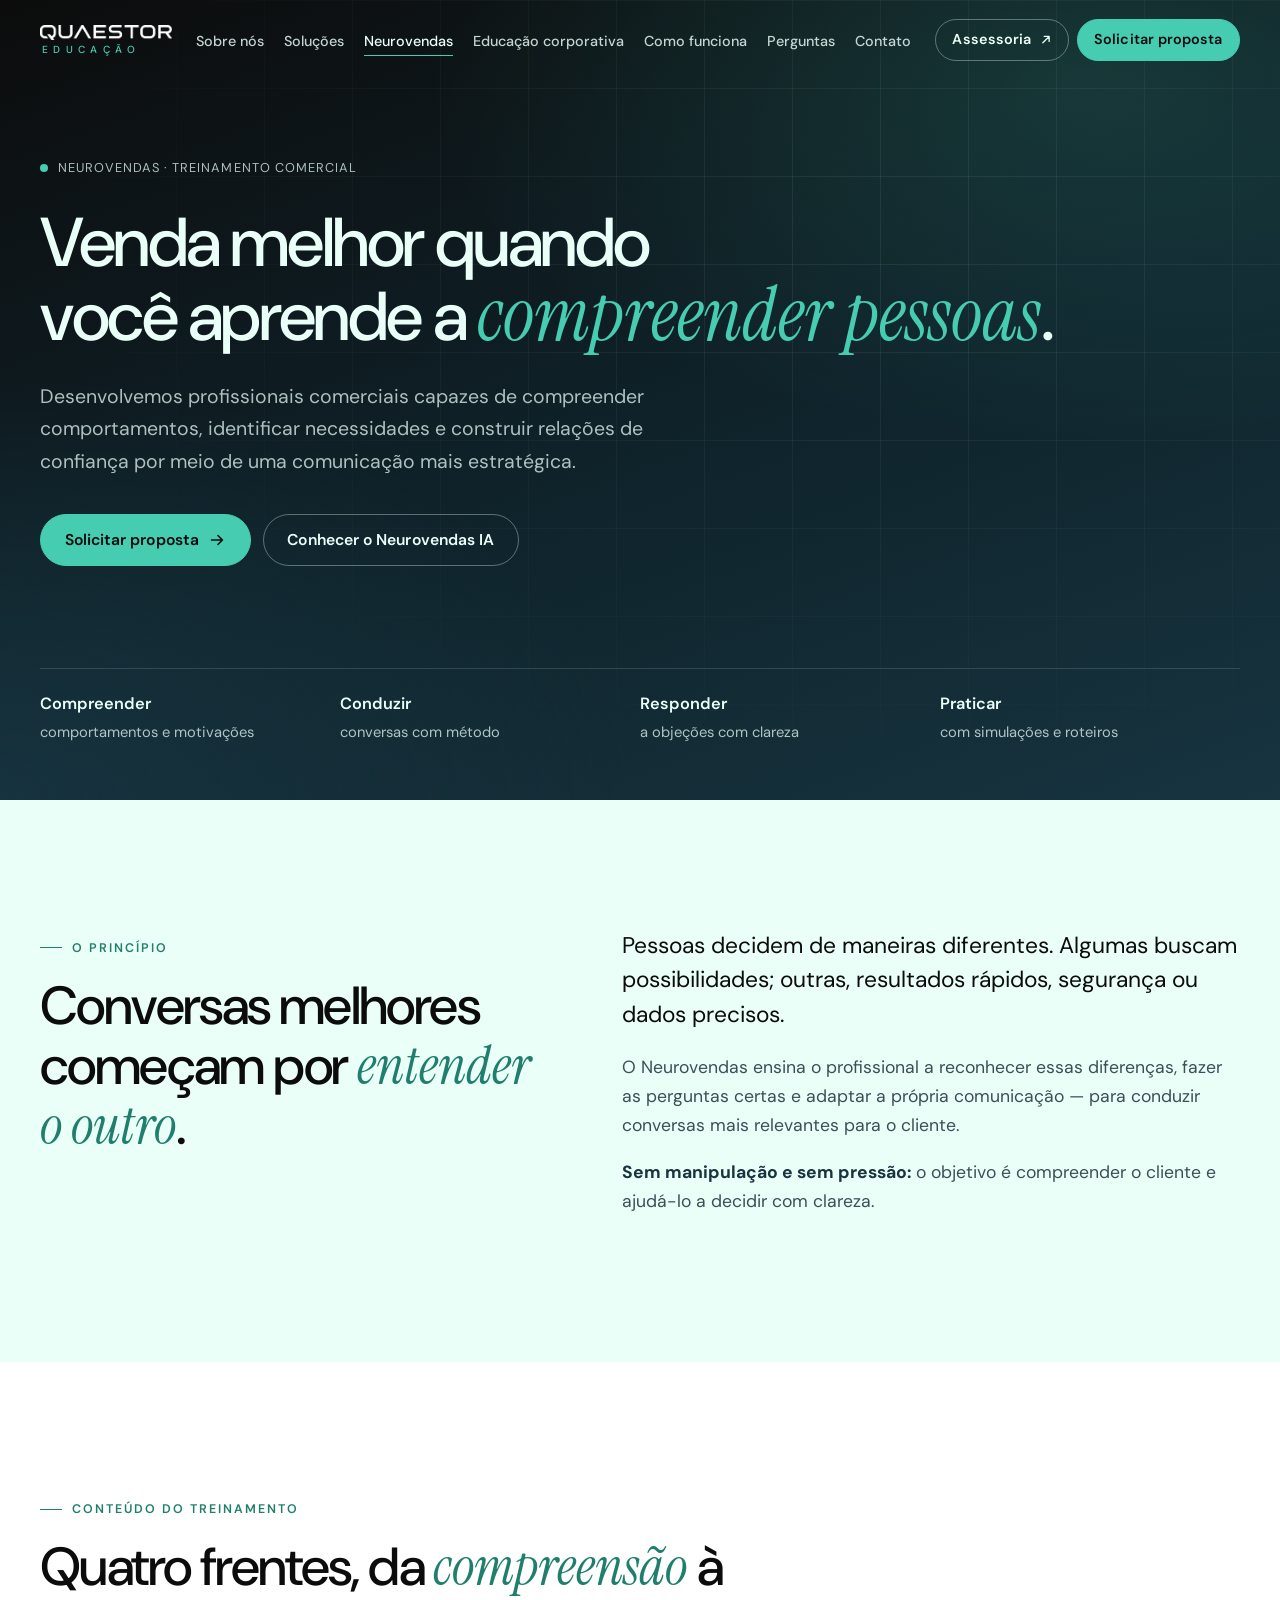
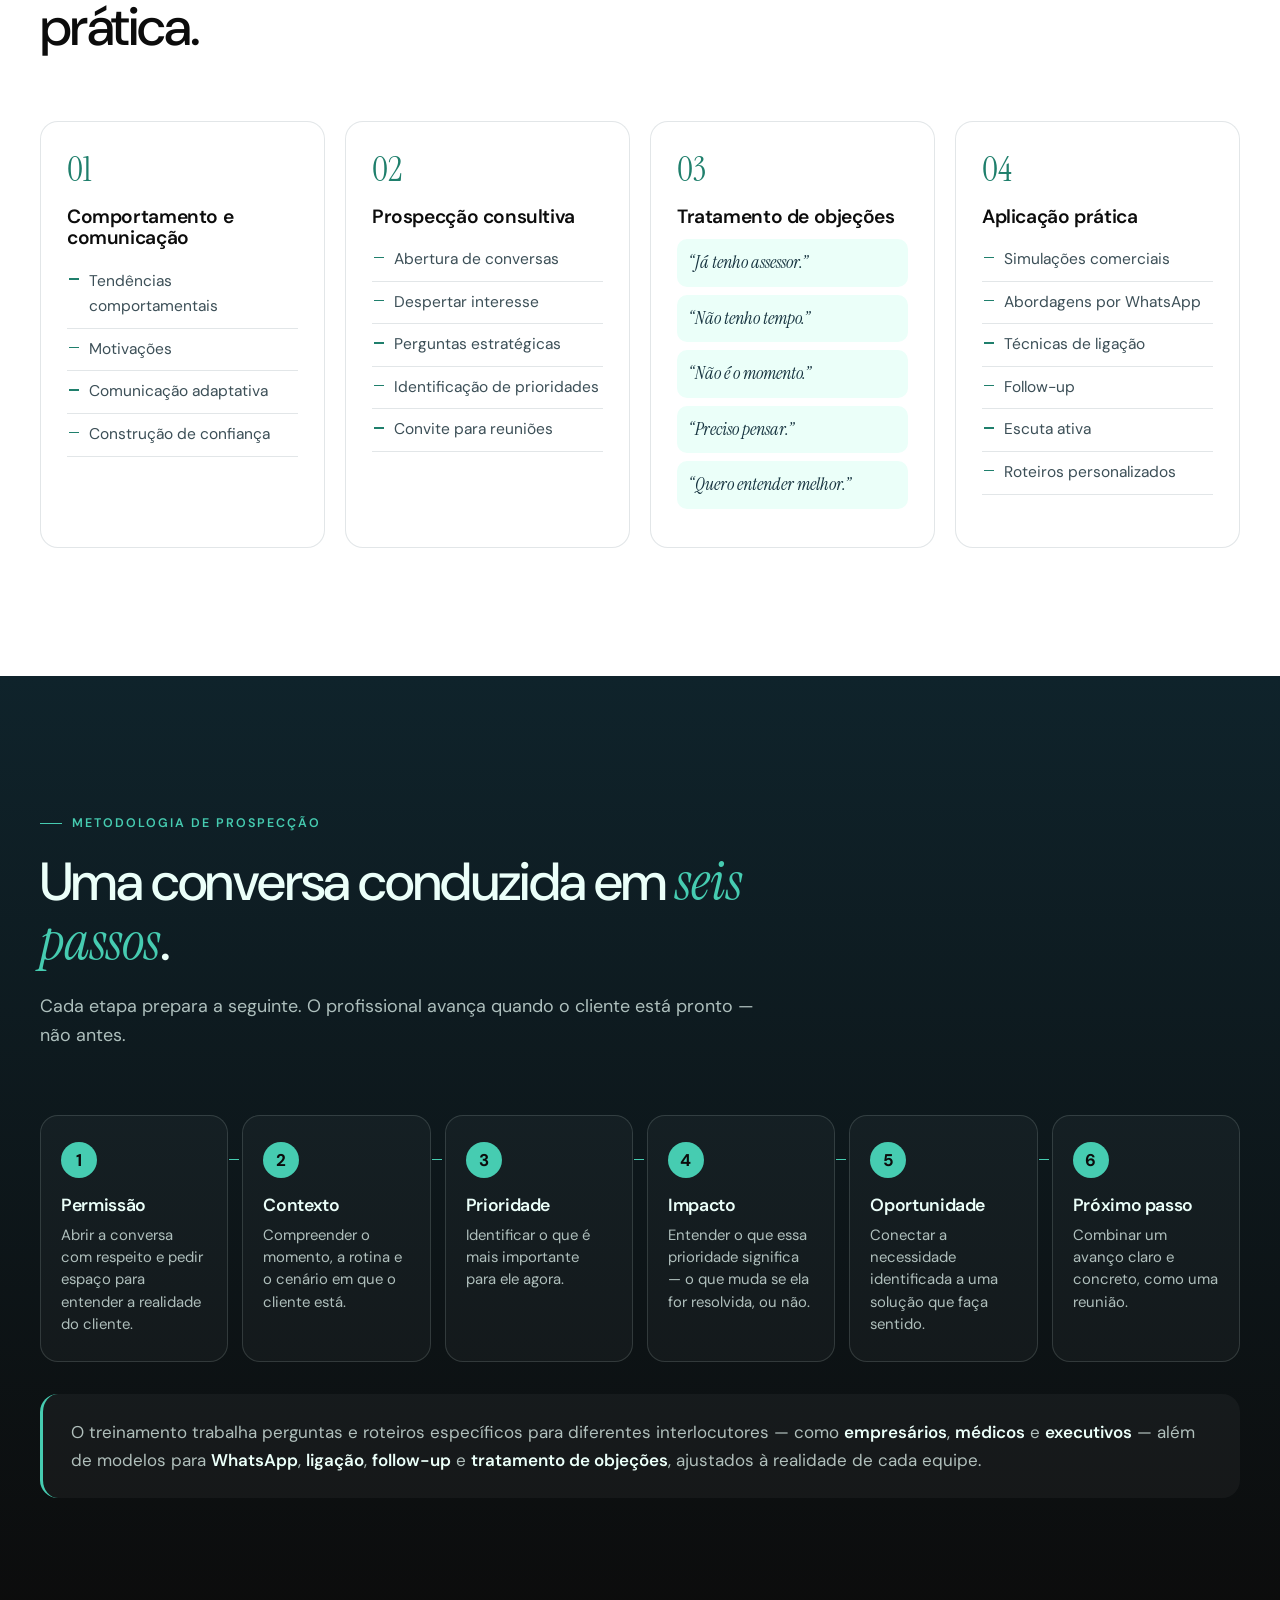
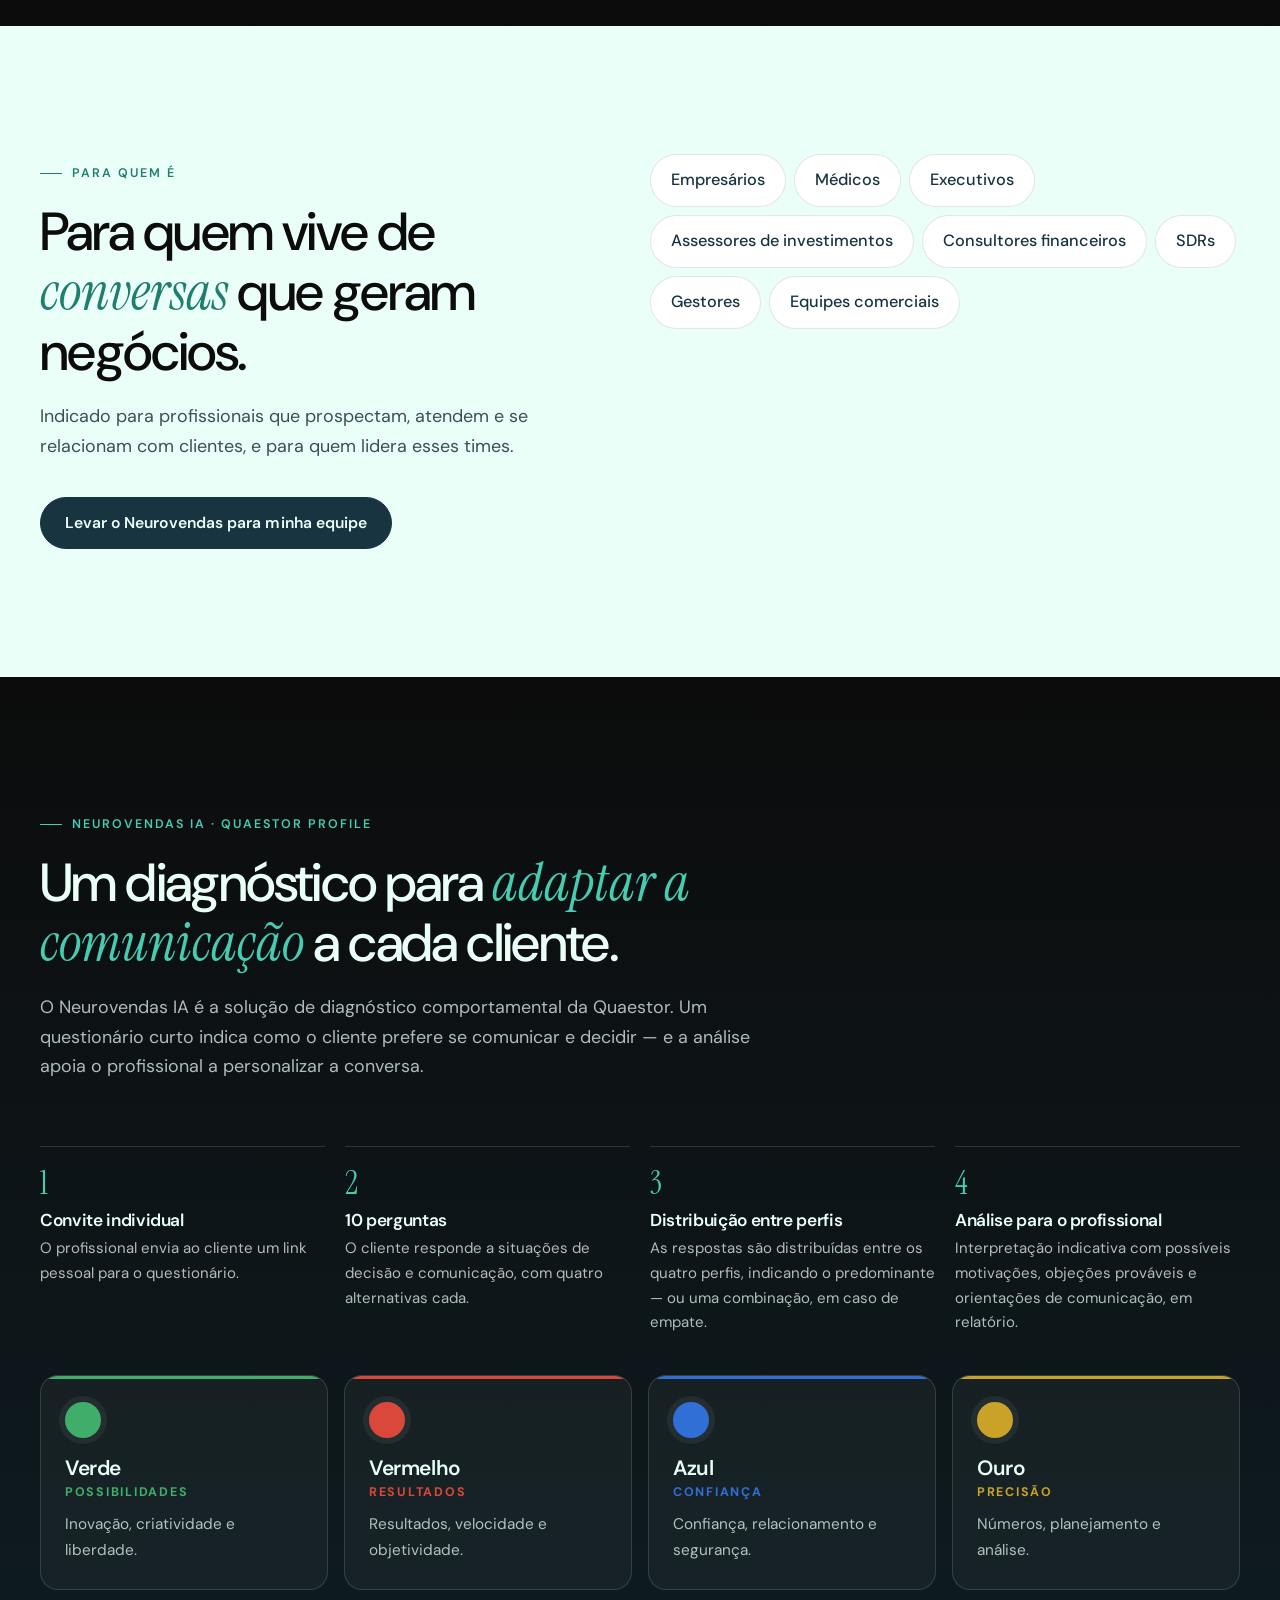
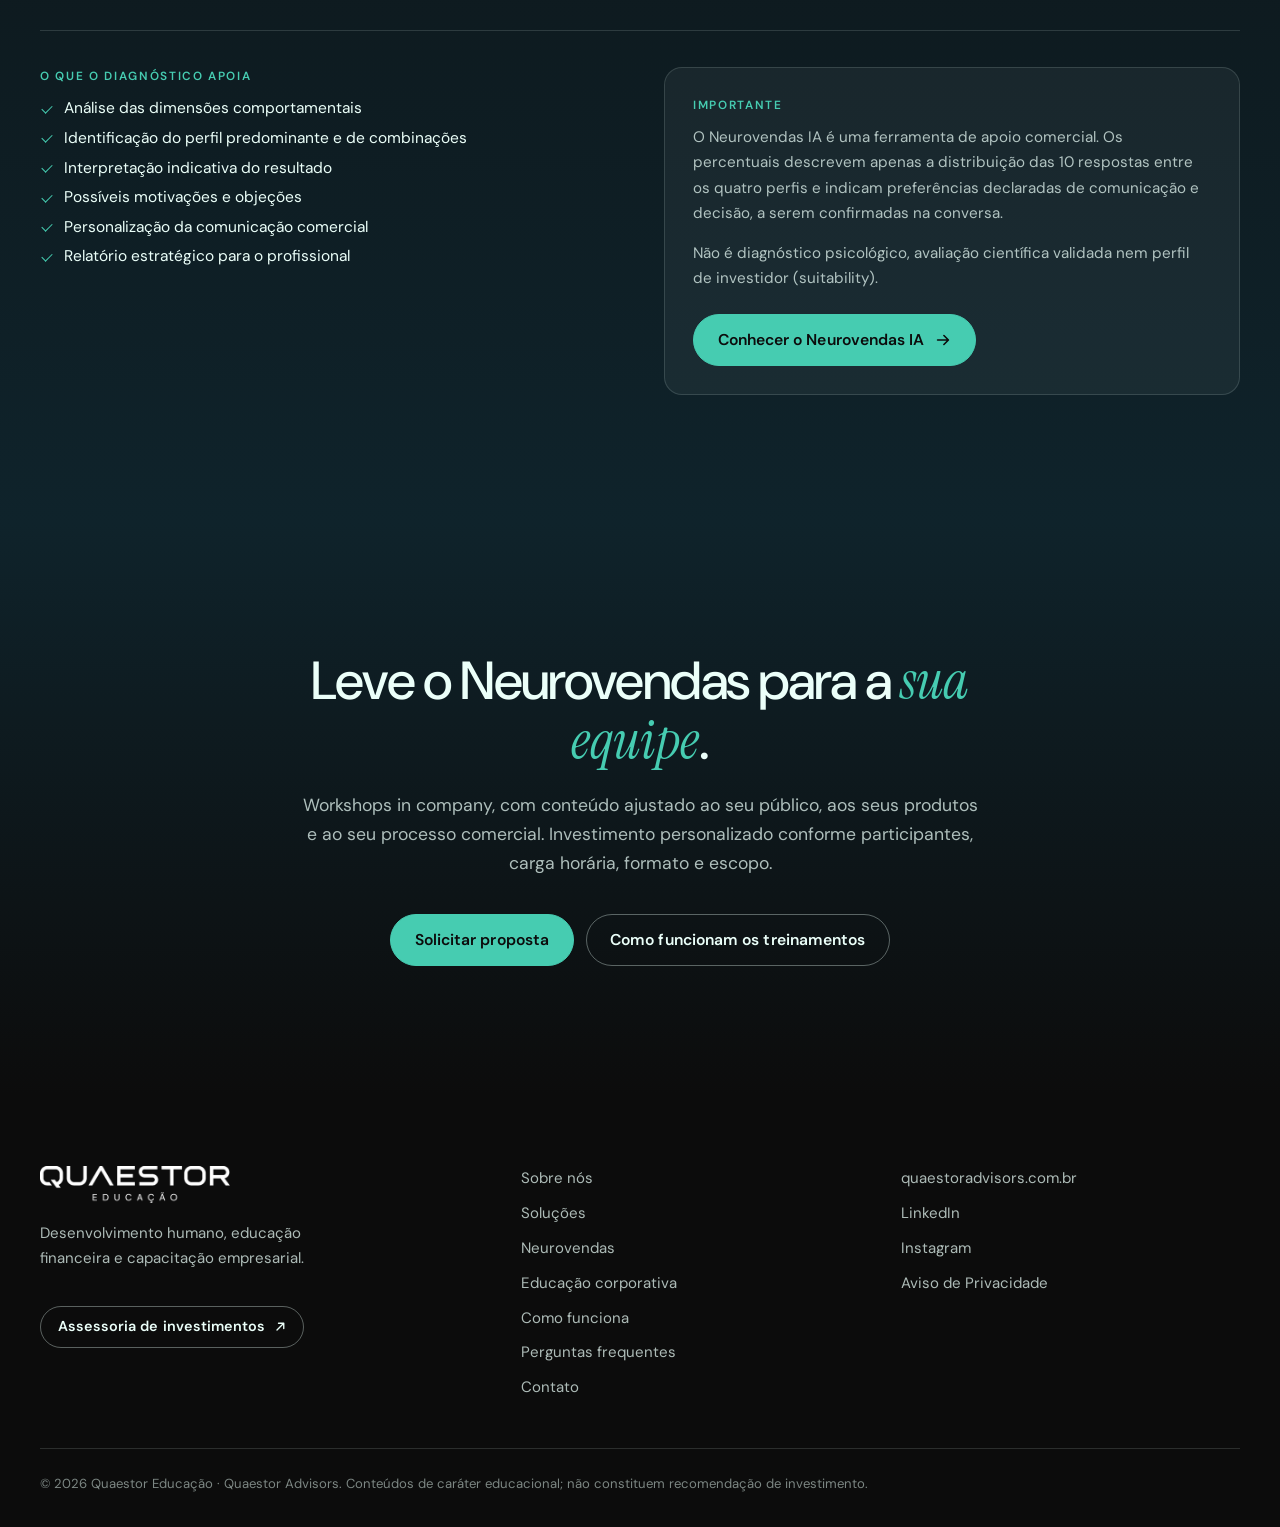
==== commit 8297a268: "Formulário: aviso por e-mail para governanca@quaestoradvisors.com.br api/notificar.php envia cada pe" ====
--- a/neurovendas/index.html
+++ b/neurovendas/index.html
@@ -19,8 +19,8 @@
 <link rel="icon" href="/assets/img/favicon-32.png" sizes="32x32" type="image/png">
 <link rel="apple-touch-icon" href="/assets/img/apple-touch-icon.png">
 <link rel="preload" href="/assets/fonts/DMSans-normal-300_700-latin.woff2" as="font" type="font/woff2" crossorigin>
-<link rel="stylesheet" href="/assets/css/site.css?v=20261105b">
-<script src="/assets/js/site.js?v=20261105b" defer></script>
+<link rel="stylesheet" href="/assets/css/site.css?v=20261106">
+<script src="/assets/js/site.js?v=20261106b" defer></script>
 <script type="application/ld+json">
 {
   "@context": "https://schema.org",
--- a/assets/css/site.css
+++ b/assets/css/site.css
@@ -405,7 +405,7 @@
 .pessoa { border-radius: var(--raio); background: var(--branco); border: 1px solid var(--linha-clara); overflow: hidden; transition: transform .45s var(--ease), box-shadow .45s var(--ease); }
 .pessoa:hover { transform: translateY(-4px); box-shadow: var(--sombra); }
 .pessoa__foto { position: relative; aspect-ratio: 4 / 5; background: linear-gradient(160deg, var(--petroleo), var(--petroleo-fundo)); display: grid; place-items: center; overflow: hidden; }
-.pessoa__foto img { position: absolute; inset: 0; width: 100%; height: 100%; object-fit: cover; object-position: 50% 22%; filter: saturate(.92); transition: transform .8s var(--ease), filter .5s; }
+.pessoa__foto img { position: absolute; inset: 0; width: 100%; height: 100%; object-fit: cover; object-position: var(--foco, 50% 30%); filter: saturate(.92); transition: transform .8s var(--ease), filter .5s; }
 .pessoa:hover .pessoa__foto img { transform: scale(1.035); filter: saturate(1); }
 .pessoa__foto span { font-family: var(--f-serif); font-size: clamp(3rem, 6vw, 4.6rem); color: var(--menta); letter-spacing: .02em; }
 .pessoa__foto::after { content: ""; position: absolute; inset: auto 0 0; height: 40%; background: linear-gradient(transparent, rgba(12, 12, 12, .28)); pointer-events: none; }
@@ -519,3 +519,8 @@
   .nv-blocos, .nv-grade, .ia-etapas, .perfis, .passos, .modelo--3 { grid-template-columns: 1fr; }
   .modelo--3 .modelo__inv { grid-column: auto; }
 }
+/* foco de cada foto da equipe (fotos originais quadradas, cortadas só na lateral) */
+[data-foto="pedro"] img { --foco: 50% 30%; }
+[data-foto="evandro-matias"] img { --foco: 56% 30%; }
+[data-foto="vitor-pereira"] img { --foco: 50% 30%; }
+[data-foto="lucas-neves"] img { --foco: 78% 30%; }
